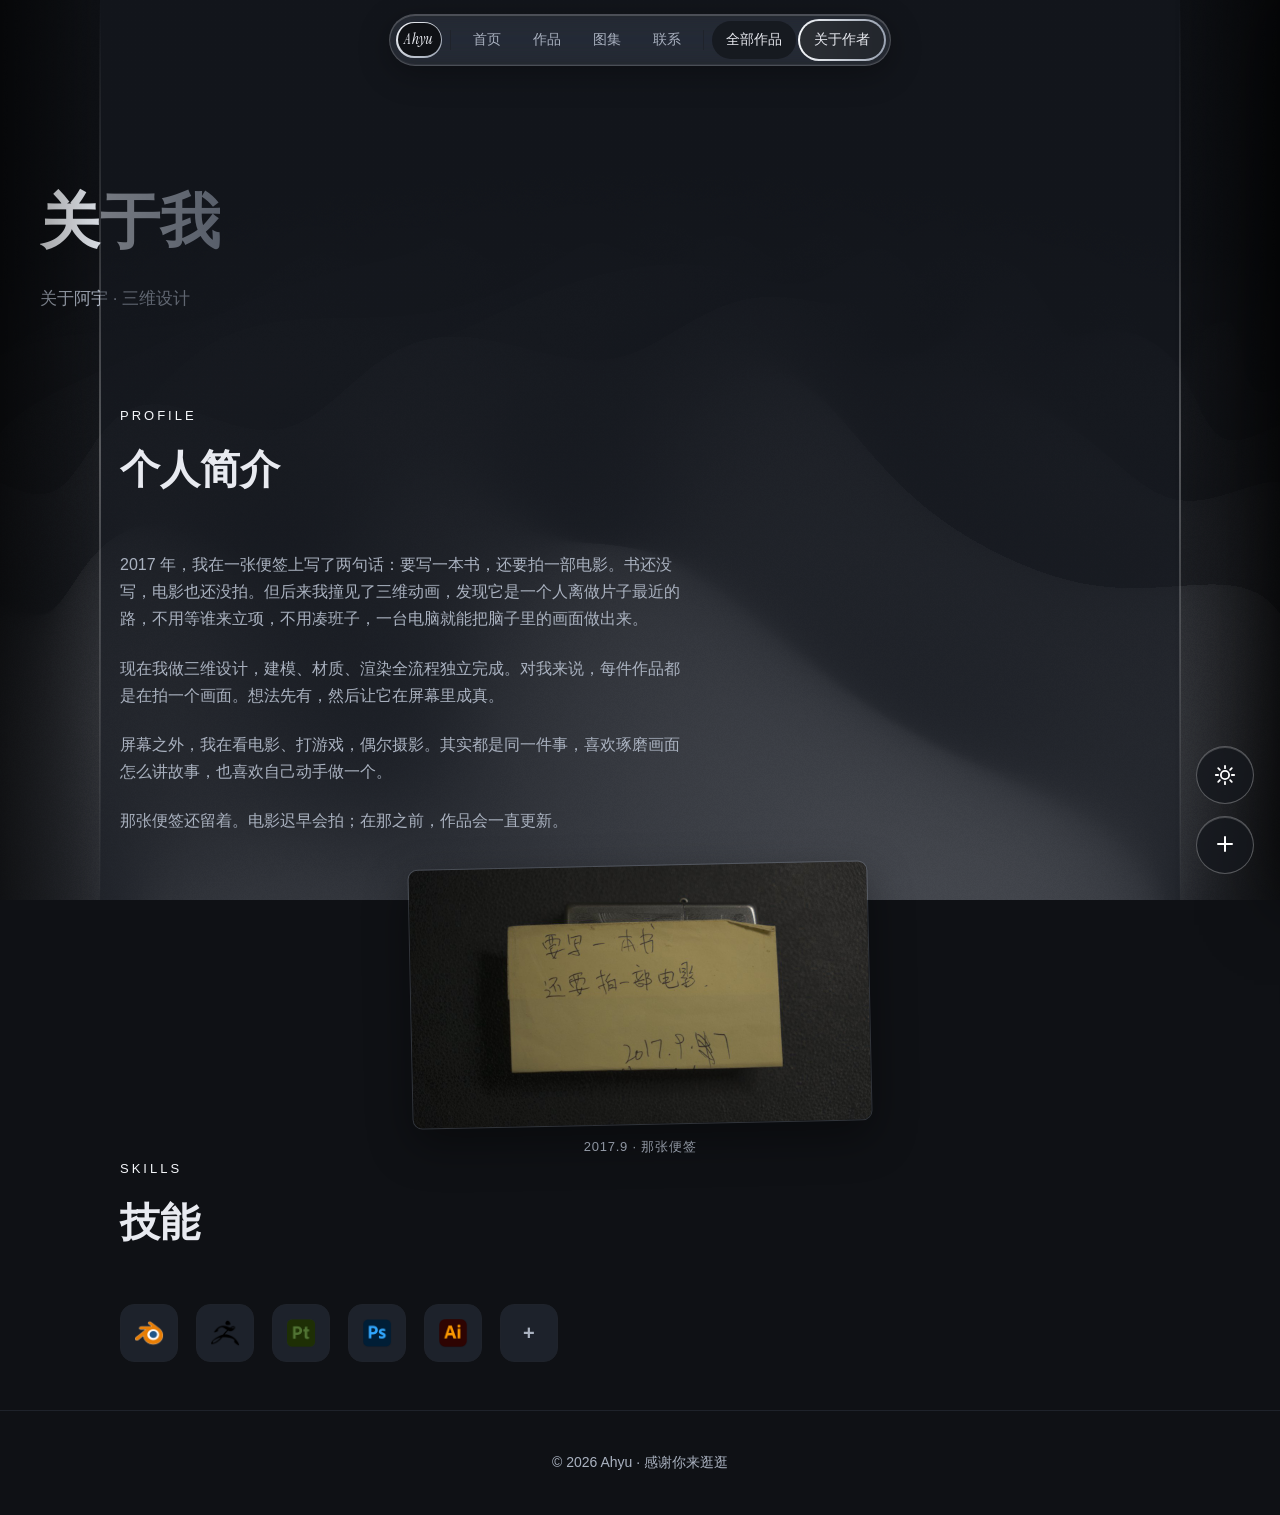
==== about.html @ fb5124d8 "快照放大键改伪全屏修复iOS无效、prism手机端禁用防闪烁、清理空文件（main13/snapshot4/prism3/v69）" ====
<!DOCTYPE html>
<html lang="zh-CN">
<head>
    <meta charset="UTF-8">
    <meta name="viewport" content="width=device-width, initial-scale=1.0">
    <link rel="stylesheet" href="css/style.css?v=69">
    <link rel="preconnect" href="https://fonts.googleapis.com">
    <link rel="preconnect" href="https://fonts.gstatic.com" crossorigin>
    <link href="https://fonts.googleapis.com/css2?family=Instrument+Serif:ital@0;1&display=swap" rel="stylesheet">
    <title>关于我 · Ahyu的作品集</title>
</head>
<body>
    <header>
        <div class="nav-pill">
            <a class="nav-logo" href="index.html">
                <span class="nav-logo-ring"></span>
                <span class="nav-logo-inner">Ahyu</span>
            </a>
            <span class="nav-divider"></span>
            <a class="nav-link" href="index.html#hero">首页</a>
            <a class="nav-link" href="index.html#works">作品</a>
            <a class="nav-link" href="index.html#gallery">图集</a>
            <a class="nav-link" href="index.html#contact">联系</a>
            <span class="nav-divider"></span>
            <a class="nav-sayhi" href="works.html">
                <span class="nav-sayhi-bg"></span>
                <span class="nav-sayhi-inner">全部作品</span>
            </a>
            <a class="nav-sayhi active" href="about.html">
                <span class="nav-sayhi-bg"></span>
                <span class="nav-sayhi-inner">关于作者</span>
            </a>
        </div>
    </header>

    <div class="page-hero">
        <h1>关于我</h1>
        <p>关于阿宇 · 三维设计</p>
    </div>

    <section class="reveal profile-sec">
        <div class="section-header">
            <div class="section-eyebrow">Profile</div>
            <h2>个人简介</h2>
        </div>
        <p class="section-sub">2017 年，我在一张便签上写了两句话：要写一本书，还要拍一部电影。书还没写，电影也还没拍。但后来我撞见了三维动画，发现它是一个人离做片子最近的路，不用等谁来立项，不用凑班子，一台电脑就能把脑子里的画面做出来。</p>
        <p class="section-sub">现在我做三维设计，建模、材质、渲染全流程独立完成。对我来说，每件作品都是在拍一个画面。想法先有，然后让它在屏幕里成真。</p>
        <p class="section-sub">屏幕之外，我在看电影、打游戏，偶尔摄影。其实都是同一件事，喜欢琢磨画面怎么讲故事，也喜欢自己动手做一个。</p>
        <p class="section-sub">那张便签还留着。电影迟早会拍；在那之前，作品会一直更新。</p>
        <figure class="about-note">
            <img src="images/about-note.jpg" alt="2017 年的便签：要写一本书，还要拍一部电影" loading="lazy" draggable="false">
            <figcaption>2017.9 · 那张便签</figcaption>
        </figure>
    </section>

    <section class="reveal skills-sec">
        <div class="section-header">
            <div class="section-eyebrow">Skills</div>
            <h2>技能</h2>
        </div>
        <div class="skills skills-icons">
            <div class="skill-tile" tabindex="0">
                <img src="images/icons/blender.png" alt="Blender" draggable="false">
                <span class="skill-tip">Blender</span>
            </div>
            <div class="skill-tile" tabindex="0">
                <img src="images/icons/zbrush-128px.png" alt="ZBrush" draggable="false">
                <span class="skill-tip">ZBrush</span>
            </div>
            <div class="skill-tile" tabindex="0">
                <img src="images/icons/substance.png" alt="Substance Painter" draggable="false">
                <span class="skill-tip">Substance Painter</span>
            </div>
            <div class="skill-tile" tabindex="0">
                <img src="images/icons/ps.png" alt="Photoshop" draggable="false">
                <span class="skill-tip">Photoshop</span>
            </div>
            <div class="skill-tile" tabindex="0">
                <img src="images/icons/ai.png" alt="Illustrator" draggable="false">
                <span class="skill-tip">Illustrator</span>
            </div>
            <div class="skill-tile" tabindex="0">
                <span class="skill-letter" style="color: var(--muted)">+</span>
                <span class="skill-tip">其他工具持续点亮中</span>
            </div>
        </div>
    </section>

    <footer>
        <p>© 2026 Ahyu · 感谢你来逛逛</p>
    </footer>

    <div id="lightbox">
        <div class="lightbox-ring">
            <div class="lightbox-inner" id="lightbox-media"></div>
        </div>
    </div>

    <script src="js/main.js?v=13"></script>
    <script type="importmap">
        {
            "imports": {
                "ogl": "./js/vendor/ogl/ogl.module.js?v=1"
            }
        }
    </script>
    <script type="module" src="js/gradientwaves.js?v=3"></script>
    <script src="js/fabmenu.js?v=7"></script>
</body>
</html>
---- css/style.css ----
* {
    margin: 0;
    padding: 0;
    box-sizing: border-box;
}

/* 全站文字禁止拖选（输入框除外） */
body {
    -webkit-user-select: none;
    user-select: none;
}

input,
textarea {
    -webkit-user-select: text;
    user-select: text;
}

:root {
    --bg: #0f1115;
    --bg-soft: #1d222b;
    --border: #1f232b;
    --text: #e8eaf0;
    --muted: #aab2c0;
    --accent: #f5f7fa;
    --accent-2: #9aa3b2;
    --bg-edge-shadow: rgba(0, 0, 0, 0.55);
    --bg-center-glow: rgba(22, 26, 34, 0.5);
    --bg-edge-line: rgba(255, 255, 255, 0.28);
    --pill-bg: rgba(255, 255, 255, 0.08);
    --pill-border: rgba(255, 255, 255, 0.18);
    --pill-inset: rgba(255, 255, 255, 0.18);
    --pill-inset-2: rgba(255, 255, 255, 0.05);
    --pill-hover: rgba(255, 255, 255, 0.06);
    --card-glass-bg: rgba(255, 255, 255, 0.05);
    --card-glass-border: rgba(255, 255, 255, 0.16);
    --card-glass-hover: rgba(255, 255, 255, 0.1);
    --card-glass-border-hover: rgba(255, 255, 255, 0.4);
    --card-hover-border: rgba(255, 255, 255, 0.55);
    --badge-bg: rgba(255, 255, 255, 0.14);
    --badge-border: rgba(255, 255, 255, 0.35);
    --badge-text: #ffffff;
    --badge-featured-text: #111111;
    --bnav-hover: #ffffff;
    --bnav-hover-bg: rgba(255, 255, 255, 0.07);
    --bnav-text: #eef1f6;
    --caption-bg: rgba(255, 255, 255, 0.72);
    --caption-text: #101216;
    --caption-badge-bg: rgba(16, 18, 22, 0.06);
    --caption-badge-border: rgba(16, 18, 22, 0.18);
    --caption-badge-text: #3d4654;
    --caption-badge-featured-bg: #101216;
    --caption-badge-featured-text: #ffffff;
}

html[data-theme="light"] {
    --bg: #f4f6f8;
    --bg-soft: #ffffff;
    --border: #e1e5ec;
    --text: #1a1f27;
    --muted: #66707f;
    --accent: #101216;
    --accent-2: #4a5568;
    --bg-edge-shadow: rgba(15, 17, 21, 0.1);
    --bg-center-glow: rgba(255, 255, 255, 0.6);
    --bg-edge-line: rgba(16, 18, 22, 0.22);
    --pill-bg: rgba(22, 25, 31, 0.92);
    --pill-border: rgba(22, 25, 31, 0.16);
    --pill-inset: rgba(255, 255, 255, 0.16);
    --pill-inset-2: rgba(0, 0, 0, 0.28);
    --pill-hover: rgba(255, 255, 255, 0.1);
    --card-glass-bg: rgba(16, 18, 22, 0.04);
    --card-glass-border: rgba(16, 18, 22, 0.14);
    --card-glass-hover: rgba(16, 18, 22, 0.08);
    --card-glass-border-hover: rgba(16, 18, 22, 0.35);
    --card-hover-border: rgba(16, 18, 22, 0.35);
    --badge-bg: rgba(16, 18, 22, 0.06);
    --badge-border: rgba(16, 18, 22, 0.18);
    --badge-text: #3d4654;
    --badge-featured-text: #ffffff;
    --bnav-hover: #101216;
    --bnav-hover-bg: rgba(16, 18, 22, 0.06);
    --bnav-text: #14181f;
    --caption-bg: rgba(16, 18, 22, 0.72);
    --caption-text: #e8eaf0;
    --caption-badge-bg: rgba(255, 255, 255, 0.14);
    --caption-badge-border: rgba(255, 255, 255, 0.35);
    --caption-badge-text: #ffffff;
    --caption-badge-featured-bg: #f5f7fa;
    --caption-badge-featured-text: #111111;
}

html {
    scroll-behavior: smooth;
}

body {
    font-family: "Microsoft YaHei", "PingFang SC", "Segoe UI", sans-serif;
    background: var(--bg);
    color: var(--text);
    line-height: 1.7;
    transition: background-color 0.3s ease, color 0.3s ease;
}

.light-rays-container {
    position: fixed;
    inset: 0;
    z-index: 0;
    pointer-events: none;
    overflow: hidden;
}

html[data-theme="light"] .light-rays-container {
    opacity: 0;
}

.prism-container {
    position: fixed;
    inset: 0;
    z-index: -1;
    pointer-events: none;
    overflow: hidden;
}

.gradient-waves-container {
    position: fixed;
    inset: 0;
    z-index: -1;
    pointer-events: none;
    overflow: hidden;
}

body.no-bg-edge::before {
    display: none;
}

body::before {
    content: "";
    position: fixed;
    inset: 0;
    z-index: 0;
    pointer-events: none;
    --edge: min(540px, 50vw);
    background:
        linear-gradient(180deg, transparent 0%, var(--bg-edge-line) 50%, transparent 100%) no-repeat calc(50% - var(--edge)) 0 / 2px 100%,
        linear-gradient(180deg, transparent 0%, var(--bg-edge-line) 50%, transparent 100%) no-repeat calc(50% + var(--edge)) 0 / 2px 100%,
        linear-gradient(90deg, var(--bg-edge-shadow) 0%, transparent calc(50% - var(--edge)), var(--bg-center-glow) calc(50% - var(--edge)), var(--bg-center-glow) 50%, var(--bg-center-glow) calc(50% + var(--edge)), transparent calc(50% + var(--edge)), var(--bg-edge-shadow) 100%);
}

@media (max-width: 1080px) {
body::before {
        display: none;
    }
}

#scene3d {
    position: fixed;
    inset: 0;
    z-index: 0;
    pointer-events: none;
}

#scene3d canvas {
    display: block;
}

#hero,
section,
footer {
    position: relative;
    z-index: 1;
}

header {
    position: fixed;
    top: 0;
    left: 0;
    right: 0;
    display: flex;
    justify-content: center;
    padding: 14px 20px 0;
    z-index: 100;
}

.nav-logo {
    width: auto;
    height: 36px;
    padding: 0 26px 0 20px;
    position: relative;
    flex-shrink: 0;
    cursor: pointer;
    transition: transform 0.2s;
}

.nav-logo:hover {
    transform: scale(1.1);
}

.nav-logo-ring {
    position: absolute;
    inset: 0;
    border-radius: 999px;
    background: linear-gradient(135deg, #f5f7fa, #9aa3b2);
    padding: 1.5px;
    transition: background 0.3s;
}

.nav-logo:hover .nav-logo-ring {
    background: linear-gradient(315deg, #f5f7fa, #9aa3b2);
}

.nav-logo-inner {
    position: absolute;
    inset: 1.5px;
    border-radius: 999px;
    background: #0f1115;
    display: flex;
    align-items: center;
    justify-content: center;
    font-family: "Instrument Serif", serif;
    font-style: italic;
    font-size: 15px;
    letter-spacing: 0.02em;
    color: #e8eaf0;
}

.nav-pill {
    display: inline-flex;
    align-items: center;
    border-radius: 9999px;
    backdrop-filter: blur(14px) saturate(180%) brightness(1.15);
    -webkit-backdrop-filter: blur(14px) saturate(180%) brightness(1.15);
    border: 1px solid var(--pill-border);
    background: var(--pill-bg);
    box-shadow:
        inset 0 1px 0 0 var(--pill-inset),
        inset 0 -1px 0 0 var(--pill-inset-2),
        0 8px 32px rgba(0, 0, 0, 0.3);
    padding: 6px;
    gap: 4px;
}

.nav-link {
    font-size: 14px;
    padding: 7px 14px;
    border-radius: 9999px;
    color: #aab2c0;
    text-decoration: none;
    transition: color 0.2s, background 0.2s;
    white-space: nowrap;
}

.nav-link:hover,
.nav-link.active {
    color: #e8eaf0;
    background: var(--pill-hover);
}

.nav-divider {
    width: 1px;
    height: 20px;
    background: #1f232b;
    margin: 0 4px;
}

.nav-sayhi {
    position: relative;
    border-radius: 9999px;
    text-decoration: none;
}

.nav-sayhi-bg {
    position: absolute;
    inset: -2px;
    border-radius: 9999px;
    background: linear-gradient(90deg, #f5f7fa, #9aa3b2);
    opacity: 0;
    transition: opacity 0.2s;
}

.nav-sayhi:hover .nav-sayhi-bg,
.nav-sayhi.active .nav-sayhi-bg {
    opacity: 1;
}

.nav-sayhi-inner {
    position: relative;
    display: block;
    padding: 7px 14px;
    background: rgba(22, 25, 31, 0.9);
    border-radius: 9999px;
    color: #e8eaf0;
    font-size: 14px;
}

section {
    max-width: 1080px;
    margin: 0 auto;
    padding: 0 20px;
}

#hero {
    max-width: none;
    padding: 0;
    min-height: 100vh;
    display: flex;
    align-items: center;
    justify-content: center;
    position: relative;
    overflow: hidden;
}

.hero-bg {
    position: absolute;
    inset: 0;
    width: 100%;
    height: 100%;
    object-fit: cover;
    opacity: 0.3;
}

.hero-inner {
    position: relative;
    text-align: center;
    padding: 0 20px;
}

.hero-inner h1 {
    font-size: 64px;
    background: linear-gradient(90deg, var(--accent), var(--accent-2));
    -webkit-background-clip: text;
    background-clip: text;
    color: transparent;
    animation: hero-text-in 1.6s cubic-bezier(0.22, 0.61, 0.36, 1) 0.15s backwards;
}

.hero-role {
    margin-top: 18px;
    font-size: 22px;
    color: var(--text);
    letter-spacing: 2px;
    animation: hero-text-in 1.3s cubic-bezier(0.22, 0.61, 0.36, 1) 1s backwards;
}

.hero-desc {
    margin-top: 14px;
    font-size: 16px;
    color: var(--muted);
    max-width: 560px;
    margin-left: auto;
    margin-right: auto;
    animation: hero-text-in 1.3s cubic-bezier(0.22, 0.61, 0.36, 1) 1.55s backwards;
}

@keyframes hero-text-in {
    from {
        opacity: 0;
        transform: translateY(26px);
        filter: blur(10px);
    }
    to {
        opacity: 1;
        transform: translateY(0);
        filter: blur(0);
    }
}

@media (hover: hover) {
    .hero-inner h1,
    .hero-inner .hero-role,
    .hero-inner .hero-desc {
        transition: transform 0.35s ease;
        will-change: transform;
    }

    .hero-inner:hover h1 {
        transform: translate(-130px, -230px);
    }

    .hero-inner:hover .hero-role,
    .hero-inner:hover .hero-desc {
        transform: translate(150px, 170px);
    }
}

/* ===== 手机端 hero：文字聚拢居中（3D 场景手机端不加载） ===== */
.model-next-btn {
    display: none;
}

@media (max-width: 768px) {
    .hero-inner {
        padding: 0 24px;
    }

    .hero-inner h1 {
        font-size: 34px;
    }

    .hero-inner .hero-role {
        font-size: 17px;
    }

    .model-next-btn {
        display: inline-flex;
        align-items: center;
        justify-content: center;
        position: absolute;
        top: 68vh;
        left: 50%;
        transform: translateX(-50%);
        padding: 10px 36px;
        border-radius: 999px;
        background: var(--pill-bg);
        border: 1px solid var(--pill-border);
        color: #ffffff;
        font-family: inherit;
        font-size: 14px;
        letter-spacing: 3px;
        text-transform: uppercase;
        backdrop-filter: blur(10px);
        -webkit-backdrop-filter: blur(10px);
        transition: transform 0.15s ease;
    }

    .model-next-btn:active {
        transform: translateX(-50%) scale(0.95);
    }
}

/* ===== hero 底部「向下滑动」箭头（电脑 + 手机共用） ===== */
.scroll-hint {
    position: absolute;
    bottom: 16px;
    left: 50%;
    transform: translateX(-50%);
    display: flex;
    align-items: center;
    gap: 12px;
    text-decoration: none;
    z-index: 2;
    pointer-events: auto;
    transition: opacity 0.45s ease, visibility 0.45s ease;
}

.scroll-hint.hide {
    opacity: 0;
    visibility: hidden;
    pointer-events: none;
}

.scroll-hint svg {
    display: block;
    color: var(--muted);
    filter: drop-shadow(0 0 6px rgba(150, 195, 255, 0.35));
    animation: scroll-hint-bounce 1.8s ease-in-out infinite;
}

.scroll-hint span {
    font-size: 12px;
    letter-spacing: 4px;
    color: var(--muted);
}

@keyframes scroll-hint-bounce {
    0%,
    100% {
        transform: translateY(0);
    }
    50% {
        transform: translateY(8px);
    }
}

@keyframes fade-up {
    from {
        opacity: 0;
        transform: translateY(30px);
    }
    to {
        opacity: 1;
        transform: translateY(0);
    }
}

#works {
    padding-top: 120px;
    padding-bottom: 40px;
}

.section-header {
    margin-bottom: 48px;
}

.section-eyebrow {
    font-size: 13px;
    letter-spacing: 3px;
    text-transform: uppercase;
    color: var(--accent);
    margin-bottom: 8px;
}

.section-header h2 {
    font-size: 40px;
    color: var(--text);
}

.section-sub {
    margin-top: 10px;
    color: var(--muted);
    max-width: 560px;
}

.about-link {
    color: var(--text);
    text-decoration: underline;
    text-underline-offset: 3px;
    text-decoration-color: var(--muted);
    transition: text-decoration-color 0.2s ease;
}

.about-link:hover {
    text-decoration-color: var(--text);
}

.profile-sec .section-sub {
    margin-top: 22px;
}

.profile-sec .section-sub:first-of-type {
    margin-top: 10px;
}

.about-note {
    margin: 30px auto 0;
    max-width: 460px;
    text-align: center;
}

.about-note img {
    display: block;
    width: 100%;
    border-radius: 10px;
    border: 1px solid rgba(150, 158, 172, 0.25);
    box-shadow: 0 16px 44px rgba(0, 0, 0, 0.38);
    transform: rotate(-1.2deg);
    transition: transform 0.3s ease;
}

.about-note img:hover {
    transform: rotate(0deg) scale(1.015);
}

.about-note figcaption {
    margin-top: 12px;
    font-size: 13px;
    color: var(--muted);
    letter-spacing: 0.06em;
}

.works-grid {
    display: grid;
    grid-template-columns: repeat(auto-fit, minmax(300px, 1fr));
    gap: 24px;
}

.work-card {
    background: var(--bg-soft);
    border: 1px solid var(--border);
    border-radius: 16px;
    overflow: hidden;
    transition: transform 0.3s, border-color 0.3s;
}

.work-card:hover {
    transform: translateY(-4px);
    border-color: var(--accent);
}

.work-media {
    aspect-ratio: 16 / 10;
    overflow: hidden;
    position: relative;
}

#featured-grid .work-card {
    cursor: pointer;
}

.vp-controls {
    position: absolute;
    inset: 0;
    pointer-events: none;
}

.vp-controls.show {
    pointer-events: auto;
}

.vp-center-btn {
    position: absolute;
    top: 50%;
    left: 50%;
    transform: translate(-50%, -50%);
    width: 64px;
    height: 64px;
    border-radius: 50%;
    border: 1px solid rgba(255, 255, 255, 0.25);
    background: rgba(0, 0, 0, 0.5);
    color: #ffffff;
    cursor: pointer;
    display: flex;
    align-items: center;
    justify-content: center;
    opacity: 0;
    transition: opacity 0.25s;
}

.vp-controls.show .vp-center-btn {
    opacity: 1;
}

.vp-center-btn svg,
.vp-play-toggle svg {
    display: block;
}

.vp-bottom {
    position: absolute;
    left: 0;
    right: 0;
    bottom: 0;
    padding: 24px 14px 10px;
    display: flex;
    align-items: center;
    gap: 12px;
    background: linear-gradient(transparent, rgba(0, 0, 0, 0.7));
    opacity: 0;
    transition: opacity 0.25s;
}

.vp-controls.show .vp-bottom {
    opacity: 1;
}

.vp-play-toggle {
    background: none;
    border: none;
    color: #ffffff;
    cursor: pointer;
    display: flex;
    flex: none;
}

.vp-volume {
    position: relative;
    display: flex;
    flex: none;
}

.vp-volume-btn {
    background: none;
    border: none;
    color: #ffffff;
    cursor: pointer;
    display: flex;
    flex: none;
    padding: 0;
}

.vp-volume-panel {
    position: absolute;
    bottom: calc(100% + 10px);
    left: 50%;
    transform: translateX(-50%) translateY(6px);
    background: rgba(22, 25, 31, 0.92);
    border: 1px solid rgba(255, 255, 255, 0.12);
    border-radius: 12px;
    padding: 12px 8px;
    opacity: 0;
    pointer-events: none;
    transition: opacity 0.2s, transform 0.2s;
}

.vp-volume-panel.open {
    opacity: 1;
    pointer-events: auto;
    transform: translateX(-50%) translateY(0);
}

.vp-vol-slider {
    position: relative;
    width: 4px;
    height: 84px;
    background: rgba(255, 255, 255, 0.25);
    border-radius: 9999px;
    cursor: pointer;
    touch-action: none;
}

.vp-vol-fill {
    position: absolute;
    bottom: 0;
    left: 0;
    right: 0;
    height: 100%;
    background: var(--accent);
    border-radius: 9999px;
    pointer-events: none;
}

.vp-vol-handle {
    position: absolute;
    left: 50%;
    bottom: 100%;
    width: 12px;
    height: 12px;
    border-radius: 50%;
    background: #ffffff;
    transform: translate(-50%, 50%);
    pointer-events: none;
}

.vp-progress {
    flex: 1;
    height: 4px;
    background: rgba(255, 255, 255, 0.25);
    border-radius: 9999px;
    cursor: pointer;
    position: relative;
}

.vp-progress-fill {
    position: absolute;
    left: 0;
    top: 0;
    bottom: 0;
    width: 0%;
    background: var(--accent);
    border-radius: 9999px;
}

.vp-time {
    color: #dde4ee;
    font-size: 12px;
    white-space: nowrap;
    flex: none;
}

.vp-zoom,
.vp-zoom-out,
.vp-fullscreen {
    background: none;
    border: none;
    color: #ffffff;
    padding: 2px;
    display: flex;
    flex: none;
    cursor: pointer;
}

.work-media video {
    width: 100%;
    height: 100%;
    object-fit: cover;
    display: block;
}

.work-media:fullscreen {
    width: 100vw;
    height: 100vh;
    aspect-ratio: auto;
    display: flex;
    align-items: center;
    justify-content: center;
    background: #000000;
}

.work-media:fullscreen video {
    object-fit: contain;
    width: 100%;
    height: 100%;
}

.work-media img {
    width: 100%;
    height: 100%;
    object-fit: cover;
    display: block;
}

.work-info {
    padding: 20px;
}

.work-info h3 {
    font-size: 18px;
    margin-bottom: 8px;
}

.work-info p {
    color: var(--muted);
    font-size: 14px;
}

#gallery {
    padding-top: 120px;
    padding-bottom: 40px;
}

.gallery-cols {
    columns: 3;
    column-gap: 16px;
}

.gallery-item {
    break-inside: avoid;
    margin-bottom: 16px;
    cursor: zoom-in;
    perspective: 800px;
}

.gallery-item.active {
    position: relative;
    z-index: 10;
}

.gallery-item.active img {
    box-shadow:
        0 0 0 2px rgba(255, 255, 255, 0.9),
        0 0 26px rgba(255, 255, 255, 0.28);
}

.gallery-item img {
    width: 100%;
    display: block;
    border-radius: 12px;
    will-change: transform;
}

#contact {
    padding-top: 120px;
    padding-bottom: 120px;
}

.contact-card {
    background: var(--bg-soft);
    border: 1px solid var(--border);
    border-radius: 16px;
    padding: 40px;
    text-align: center;
}

.contact-item {
    display: block;
    color: var(--muted);
    font-size: 17px;
    padding: 10px 0;
    text-decoration: none;
    transition: color 0.2s;
}

.contact-item:hover {
    color: var(--accent);
}

footer {
    text-align: center;
    padding: 40px 20px;
    color: var(--muted);
    border-top: 1px solid var(--border);
    font-size: 14px;
}

.reveal {
    opacity: 0;
    transform: translateY(30px);
    transition: opacity 0.7s ease, transform 0.7s ease;
}

.reveal.visible {
    opacity: 1;
    transform: translateY(0);
}

#lightbox {
    position: fixed;
    inset: 0;
    background: rgba(15, 17, 21, 0.55);
    backdrop-filter: blur(24px);
    -webkit-backdrop-filter: blur(24px);
    display: none;
    align-items: center;
    justify-content: center;
    z-index: 1600;
    cursor: zoom-out;
    padding: 20px;
    touch-action: none;
}

#lightbox.open {
    display: flex;
}

.lightbox-ring {
    background: linear-gradient(135deg, var(--accent), var(--accent-2));
    padding: 3px;
    border-radius: 16px;
    box-shadow: 0 0 60px rgba(79, 195, 247, 0.35);
    display: inline-flex;
    max-width: 96vw;
    max-height: 92vh;
    cursor: grab;
    will-change: transform;
}

.lightbox-ring.dragging {
    cursor: grabbing;
}

.lightbox-inner {
    background: #0b0e13;
    border-radius: 13px;
    overflow: hidden;
    display: inline-flex;
    align-items: center;
    justify-content: center;
    max-width: 94vw;
    max-height: 90vh;
}

.lightbox-inner img {
    display: block;
    width: auto;
    height: auto;
    max-width: 88vw;
    max-height: 84vh;
    border-radius: 13px;
    user-select: none;
    -webkit-user-select: none;
}

.lightbox-hint {
    position: fixed;
    left: 50%;
    bottom: 18px;
    transform: translateX(-50%);
    color: rgba(255, 255, 255, 0.45);
    font-size: 13px;
    letter-spacing: 2px;
    pointer-events: none;
    z-index: 201;
}

.page-hero {
    max-width: none;
    min-height: 45vh;
    display: flex;
    flex-direction: column;
    justify-content: center;
    align-items: flex-start;
    padding: 140px 40px 60px;
}

.page-hero h1 {
    font-size: 60px;
    background: linear-gradient(90deg, var(--accent), var(--accent-2));
    -webkit-background-clip: text;
    background-clip: text;
    color: transparent;
}

.works-tagbar {
    margin-top: 28px;
    display: flex;
    flex-wrap: wrap;
    gap: 10px;
}

.tag-chip {
    border: 1px solid var(--border);
    background: var(--bg-soft);
    color: var(--muted);
    font-size: 14px;
    letter-spacing: 0.04em;
    padding: 8px 20px;
    border-radius: 999px;
    cursor: pointer;
    transition: color 0.2s, background 0.2s, border-color 0.2s, transform 0.15s;
}

.tag-chip:hover {
    color: var(--text);
    border-color: var(--accent);
}

.tag-chip:active {
    transform: scale(0.95);
}

.tag-chip.active {
    background: var(--accent);
    border-color: var(--accent);
    color: #111111;
}

html[data-theme="light"] .tag-chip.active {
    color: #ffffff;
}

.tagbar-hint {
    margin-left: auto;
    align-self: center;
    font-size: 12px;
    color: var(--muted);
    letter-spacing: 0.06em;
    white-space: nowrap;
    padding: 6px 14px;
    border: 1px solid transparent;
    border-radius: 999px;
    transition: border-color 0.35s ease;
}

@media (hover: hover) {
    .tagbar-hint:hover {
        border-color: var(--accent);
    }
}

.page-hero p {
    margin-top: 12px;
    color: var(--muted);
    font-size: 17px;
}

.skills {
    display: flex;
    flex-wrap: wrap;
    gap: 10px;
    margin-top: 24px;
}

.skill-chip {
    background: var(--bg-soft);
    border: 1px solid var(--border);
    color: var(--muted);
    padding: 8px 16px;
    border-radius: 999px;
    font-size: 14px;
}

.skills-icons {
    gap: 18px;
    margin-top: 28px;
}

.skills-sec {
    padding-bottom: 48px;
}

.skill-tile {
    position: relative;
    width: 58px;
    height: 58px;
    border-radius: 14px;
    background: var(--bg-soft);
    border: 1px solid var(--border);
    display: flex;
    align-items: center;
    justify-content: center;
    cursor: default;
    transition: transform 0.25s ease, border-color 0.25s ease, background 0.25s ease;
}

.skill-tile:hover {
    transform: translateY(-4px);
    border-color: var(--text);
    background: var(--bg-hover, var(--bg-soft));
}

.skill-tile img {
    width: 30px;
    height: 30px;
    pointer-events: none;
}

.skill-letter {
    font-size: 20px;
    font-weight: 700;
    letter-spacing: 0.02em;
}

.skill-letter.zbrush {
    color: #ff6a3d;
}

.skill-letter.substance {
    color: #4be1a0;
}

.skill-tip {
    position: absolute;
    bottom: calc(100% + 10px);
    left: 50%;
    transform: translate(-50%, 6px);
    padding: 6px 12px;
    border-radius: 8px;
    background: #14181f;
    color: #eef1f6;
    font-size: 13px;
    white-space: nowrap;
    opacity: 0;
    pointer-events: none;
    transition: opacity 0.2s ease, transform 0.2s ease;
    box-shadow: 0 6px 20px rgba(0, 0, 0, 0.35);
    z-index: 5;
}

.skill-tip::after {
    content: "";
    position: absolute;
    top: 100%;
    left: 50%;
    margin-left: -5px;
    border: 5px solid transparent;
    border-top-color: #14181f;
}

.skill-tile:hover .skill-tip,
.skill-tile:focus-within .skill-tip {
    opacity: 1;
    transform: translate(-50%, 0);
}

html[data-theme="light"] .skill-tile:hover {
    border-color: #14181f;
}

html[data-theme="light"] .skill-tip {
    background: #14181f;
    color: #eef1f6;
}

html[data-theme="light"] .skill-tip::after {
    border-top-color: #14181f;
}

.timeline {
    margin-top: 32px;
}

.timeline-item {
    border-left: 2px solid var(--border);
    padding: 0 0 32px 24px;
    position: relative;
}

.timeline-item::before {
    content: "";
    position: absolute;
    left: -6px;
    top: 6px;
    width: 10px;
    height: 10px;
    border-radius: 50%;
    background: var(--accent);
}

.timeline-item h3 {
    font-size: 17px;
}

.timeline-item .time {
    color: var(--muted);
    font-size: 13px;
    margin-bottom: 6px;
}

.timeline-item p {
    color: var(--muted);
    font-size: 14px;
}

@media (max-width: 768px) {
    .hero-inner h1 {
        font-size: 40px;
    }

    .gallery-cols {
        columns: 2;
    }
}

@media (max-width: 640px) {
    .nav-logo {
        height: 30px;
        padding: 0 22px 0 16px;
    }

    header {
        padding: 12px 12px 0;
    }

    .nav-link {
        padding: 7px 9px;
        font-size: 13px;
    }

    .nav-divider {
        display: none;
    }

    .nav-sayhi-inner {
        padding: 6px 9px;
        font-size: 13px;
    }

    .vp-time {
        display: none;
    }

    .hero-inner h1 {
        font-size: 32px;
    }

    .hero-role {
        font-size: 17px;
    }

    .hero-desc {
        font-size: 15px;
    }

    .section-header h2 {
        font-size: 30px;
    }

    .works-grid {
        grid-template-columns: 1fr;
    }

    .gallery-cols {
        columns: 1;
    }

    .page-hero h1 {
        font-size: 34px;
    }
}

.works-more {
    margin-top: 48px;
    text-align: center;
}

.more-btn {
    position: relative;
    display: inline-flex;
    align-items: center;
    justify-content: center;
    border-radius: 18px;
    text-decoration: none;
    transition: transform 0.15s ease;
}

.more-btn:active {
    transform: scale(0.97);
}

.more-btn-fx {
    position: absolute;
    inset: -20px;
    pointer-events: none;
    z-index: 1;
}

.more-btn-fx canvas {
    display: block;
    width: 100%;
    height: 100%;
}

.more-btn-inner {
    position: relative;
    z-index: 2;
    display: flex;
    align-items: center;
    justify-content: center;
    padding: 18px 54px;
    background: var(--card-glass-bg);
    -webkit-backdrop-filter: blur(14px) saturate(140%);
    backdrop-filter: blur(14px) saturate(140%);
    border: 1px solid var(--card-glass-border);
    border-radius: 18px;
    color: var(--text);
    font-size: 18px;
    transition: background 0.25s ease, -webkit-backdrop-filter 0.25s ease, backdrop-filter 0.25s ease, border-color 0.25s ease, box-shadow 0.25s ease, color 0.25s ease;
}

.more-btn:hover .more-btn-inner {
    background: var(--card-glass-hover);
    -webkit-backdrop-filter: blur(24px) saturate(180%);
    backdrop-filter: blur(24px) saturate(180%);
    border-color: var(--card-glass-border-hover);
    color: var(--text);
    box-shadow: 0 10px 34px rgba(0, 0, 0, 0.38);
}

.detail-section {
    margin-top: 72px;
}

.detail-card {
    background: var(--bg-soft);
    border: 1px solid var(--border);
    border-radius: 16px;
    padding: 20px;
}

.detail-card video,
.detail-card img {
    width: 100%;
    border-radius: 12px;
    display: block;
    background: #000;
}

.detail-card video {
    aspect-ratio: 16 / 9;
    object-fit: contain;
}

.detail-card img {
    max-height: 560px;
    object-fit: cover;
    cursor: zoom-in;
}

.detail-desc {
    color: var(--muted);
    font-size: 15px;
    line-height: 1.8;
    margin-top: 16px;
    max-width: 760px;
}

.detail-tags {
    display: flex;
    flex-wrap: wrap;
    gap: 8px;
    margin-top: 16px;
}

.click-burst {
    position: fixed;
    z-index: 9999;
    pointer-events: none;
}

.click-burst span {
    position: absolute;
    left: -1px;
    top: -18px;
    width: 2px;
    height: 18px;
    border-radius: 2px;
    transform-origin: 50% 100%;
    transform: rotate(var(--r)) translateY(-6px) scaleY(0.6);
    opacity: 0.95;
    animation: spark-fly 0.4s ease-out forwards;
}

@keyframes spark-fly {
    to {
        opacity: 0;
        transform: rotate(var(--r)) translateY(-20px) scaleY(1.15);
    }
}

/* ===== 全部作品页：底部导航 + 网格 + 快照 ===== */
.bottom-nav {
    position: fixed;
    left: 50%;
    bottom: 30px;
    transform: translateX(-50%);
    z-index: 900;
    display: flex;
    align-items: center;
    gap: 6px;
    padding: 8px;
    border-radius: 9999px;
    backdrop-filter: blur(18px) saturate(180%) brightness(1.2);
    -webkit-backdrop-filter: blur(18px) saturate(180%) brightness(1.2);
    background: linear-gradient(180deg, rgba(255, 255, 255, 0.12), rgba(255, 255, 255, 0.05));
    border: 1px solid rgba(255, 255, 255, 0.22);
    box-shadow:
        inset 0 1px 0 0 rgba(255, 255, 255, 0.25),
        inset 0 -1px 0 0 rgba(0, 0, 0, 0.25),
        0 16px 48px rgba(0, 0, 0, 0.5);
}

.bnav-btn {
    position: relative;
    border: none;
    background: transparent;
    color: var(--bnav-text);
    font-size: 15px;
    letter-spacing: 0.04em;
    padding: 11px 30px;
    border-radius: 9999px;
    cursor: pointer;
    transition: color 0.25s, background 0.25s, transform 0.15s, box-shadow 0.25s;
    will-change: transform;
}

.bnav-btn:hover {
    color: var(--bnav-hover);
    background: var(--bnav-hover-bg);
}

.bnav-btn:active {
    transform: scale(0.94);
}

.bnav-btn.active {
    background: linear-gradient(180deg, #fbffff 0%, #e8edf4 40%, #c9d1dc 78%, #aeb9c7 100%);
    color: #101216;
    font-weight: 700;
    transform: translateY(-1px);
    box-shadow:
        inset 0 1px 0 0 rgba(255, 255, 255, 0.95),
        inset 0 -2px 4px 0 rgba(120, 132, 148, 0.45),
        0 8px 22px rgba(0, 0, 0, 0.45),
        0 0 0 1px rgba(255, 255, 255, 0.35);
}

.bnav-btn.active::after {
    content: "";
    position: absolute;
    top: -4px;
    left: 14px;
    right: 14px;
    height: 2px;
    border-radius: 2px;
    background: linear-gradient(90deg, transparent, #ffffff, transparent);
    opacity: 0.85;
    pointer-events: none;
}

.bnav-btn.active {
    animation: bnav-pop 0.35s cubic-bezier(0.34, 1.56, 0.64, 1);
}

@keyframes bnav-pop {
    0% {
        transform: scale(0.9) translateY(2px);
    }
    100% {
        transform: scale(1) translateY(-1px);
    }
}

.works-grid {
    display: grid;
    grid-template-columns: repeat(3, 1fr);
    gap: 24px;
}

#works-grid-wrap {
    padding: 0 40px 120px;
}

.work-card {
    margin: 0;
    border-radius: 18px;
    overflow: hidden;
    background: var(--bg-soft);
    border: 1px solid var(--border);
    cursor: pointer;
    transform: translateZ(0);
    transition: border-color 0.3s, box-shadow 0.3s;
}

.work-card:hover {
    border-color: var(--card-hover-border);
    box-shadow: 0 14px 44px rgba(0, 0, 0, 0.45), 0 0 0 1px rgba(255, 255, 255, 0.12);
    z-index: 4;
}

.work-card img {
    display: block;
    width: 100%;
    height: 100%;
    object-fit: cover;
}

.work-thumb {
    position: relative;
    aspect-ratio: 16 / 10;
    overflow: hidden;
    transform-style: preserve-3d;
    background: #000;
}

.work-thumb img {
    transition: transform 0.5s ease;
}

.work-card:hover .work-thumb img {
    transform: scale(1.06);
}

.work-badge {
    flex-shrink: 0;
    background: var(--badge-bg);
    -webkit-backdrop-filter: blur(8px);
    backdrop-filter: blur(8px);
    border: 1px solid var(--badge-border);
    color: var(--badge-text);
    font-size: 11px;
    letter-spacing: 0.08em;
    padding: 4px 10px;
    border-radius: 999px;
}

.work-thumb .work-badge.featured {
    position: absolute;
    top: 14px;
    left: 14px;
    z-index: 3;
    font-size: 13px;
    letter-spacing: 0.12em;
    padding: 6px 16px;
    background: rgba(255, 255, 255, 0.55);
    border: 1px solid rgba(255, 255, 255, 0.9);
    color: #000000;
    -webkit-backdrop-filter: blur(10px) saturate(160%);
    backdrop-filter: blur(10px) saturate(160%);
}

.work-badge.featured {
    background: var(--accent);
    border-color: var(--accent);
    color: var(--badge-featured-text);
    font-weight: 700;
}

.work-chip {
    flex-shrink: 0;
    font-size: 12px;
    color: var(--muted);
    border: 1px solid var(--border);
    border-radius: 999px;
    padding: 4px 12px;
}

.work-play-icon {
    position: absolute;
    right: 12px;
    bottom: 12px;
    width: 34px;
    height: 34px;
    border-radius: 50%;
    background: rgba(10, 12, 16, 0.55);
    -webkit-backdrop-filter: blur(8px);
    backdrop-filter: blur(8px);
    border: 1px solid rgba(255, 255, 255, 0.4);
    color: #fff;
    display: flex;
    align-items: center;
    justify-content: center;
}

.work-caption {
    display: flex;
    align-items: center;
    justify-content: space-between;
    gap: 12px;
    padding: 16px 18px;
    background: var(--caption-bg);
    -webkit-backdrop-filter: blur(14px) saturate(150%);
    backdrop-filter: blur(14px) saturate(150%);
}

.work-caption h3 {
    font-size: 16px;
    font-weight: 600;
    color: var(--caption-text);
    flex: 1;
    min-width: 0;
    white-space: nowrap;
    overflow: hidden;
    -webkit-mask-image: linear-gradient(90deg, #000 75%, transparent);
    mask-image: linear-gradient(90deg, #000 75%, transparent);
}

.work-caption .work-badge {
    background: var(--caption-badge-bg);
    -webkit-backdrop-filter: blur(8px);
    backdrop-filter: blur(8px);
    border: 1px solid var(--caption-badge-border);
    color: var(--caption-badge-text);
}

.work-caption .work-badge.featured {
    background: var(--caption-badge-featured-bg);
    border-color: var(--caption-badge-featured-bg);
    color: var(--caption-badge-featured-text);
}

.work-badges {
    display: flex;
    align-items: center;
    gap: 6px;
    flex-shrink: 0;
}

.snapshot {
    position: fixed;
    inset: 0;
    z-index: 1500;
    background: rgba(8, 10, 14, 0.88);
    -webkit-backdrop-filter: blur(18px) saturate(120%);
    backdrop-filter: blur(18px) saturate(120%);
    display: flex;
    align-items: center;
    justify-content: center;
    padding: 40px 24px;
    opacity: 0;
    pointer-events: none;
    transition: opacity 0.3s;
}

.snapshot.open {
    opacity: 1;
    pointer-events: auto;
}

.snapshot-inner {
    width: 100%;
    max-width: 880px;
    max-height: 92vh;
    overflow-y: auto;
    scrollbar-width: none;
    -ms-overflow-style: none;
    transform: translateY(14px) scale(0.985);
    transition: transform 0.35s cubic-bezier(0.22, 1, 0.36, 1);
}

.snapshot-inner::-webkit-scrollbar {
    display: none;
}

.snapshot.open .snapshot-inner {
    transform: translateY(0) scale(1);
}

.snapshot-media {
    background: #000;
    border: 1px solid rgba(255, 255, 255, 0.14);
    border-radius: 16px;
    overflow: hidden;
    box-shadow: 0 10px 40px rgba(0, 0, 0, 0.45);
}

.snapshot-media img {
    display: block;
    width: 100%;
    max-height: 62vh;
    object-fit: contain;
}

.snapshot-media video {
    display: block;
    width: 100%;
    max-height: 62vh;
    aspect-ratio: 16 / 9;
    background: #000;
}

.snapshot-info {
    text-align: center;
    padding: 28px 12px 8px;
}

.snapshot-info h2 {
    font-size: 26px;
    font-weight: 600;
    color: #eef1f6;
    white-space: nowrap;
    overflow: hidden;
    -webkit-mask-image: linear-gradient(90deg, #000 78%, transparent);
    mask-image: linear-gradient(90deg, #000 78%, transparent);
}

.snapshot-meta {
    margin-top: 12px;
}

.snapshot-info p {
    color: #aab2c0;
    font-size: 17px;
    line-height: 1.85;
    max-width: 640px;
    margin: 14px auto 0;
    white-space: pre-line;
}

.snapshot-meta .work-chip {
    color: #aab2c0;
}

.snapshot-info .detail-tags {
    justify-content: center;
}

.snapshot-info p .desc-lead {
    display: block;
    font-weight: 600;
    color: #eef1f6;
    margin-bottom: 2px;
}

.snapshot-info p .desc-sw {
    color: #d9b96c;
}

.snapshot-info .work-badge {
    background: rgba(255, 255, 255, 0.14);
    border-color: rgba(255, 255, 255, 0.35);
    color: #ffffff;
}

.snapshot-gallery {
    display: grid;
    grid-template-columns: repeat(2, 1fr);
    gap: 14px;
    margin-top: 26px;
}

.snapshot-gallery img {
    width: 100%;
    height: 100%;
    object-fit: cover;
    border-radius: 12px;
    border: 1px solid rgba(255, 255, 255, 0.12);
    display: block;
    aspect-ratio: 4 / 3;
}

.snapshot-close {
    position: absolute;
    top: 22px;
    right: 22px;
    z-index: 1000;
    -webkit-tap-highlight-color: transparent;
    outline: none;
    width: 44px;
    height: 44px;
    border-radius: 50%;
    border: 1px solid rgba(255, 255, 255, 0.35);
    background: rgba(255, 255, 255, 0.08);
    color: #fff;
    cursor: pointer;
    display: flex;
    align-items: center;
    justify-content: center;
    transition: background 0.25s, transform 0.2s;
}

.snapshot-close:hover {
    background: rgba(255, 255, 255, 0.2);
    transform: rotate(90deg);
}

body.snapshot-lock {
    overflow: hidden;
}

@media (max-width: 900px) {
    .works-grid {
        grid-template-columns: repeat(2, 1fr);
    }
}

@media (max-width: 600px) {
    .works-grid {
        grid-template-columns: 1fr;
    }

    .snapshot {
        padding: 20px 14px;
    }

    .snapshot-media img,
    .snapshot-media video {
        max-height: 45vh;
    }
}

/* ===== 快照媒体：自定义播放器 + 图片全屏按钮 ===== */
.snapshot-media .work-media video {
    object-fit: contain;
}

.snapshot-imgwrap {
    position: relative;
    background: #000;
}

.snapshot-imgwrap img {
    display: block;
    width: 100%;
    max-height: 62vh;
    object-fit: contain;
}

.snapshot-fs {
    position: absolute;
    right: 14px;
    bottom: 14px;
    z-index: 7;
    width: 42px;
    height: 42px;
    border-radius: 10px;
    background: rgba(10, 12, 16, 0.5);
    -webkit-backdrop-filter: blur(8px);
    backdrop-filter: blur(8px);
    border: 1px solid rgba(255, 255, 255, 0.3);
    color: #fff;
    display: flex;
    align-items: center;
    justify-content: center;
    cursor: pointer;
    transition: background 0.25s;
}

.snapshot-fs:hover {
    background: rgba(255, 255, 255, 0.18);
}

.snapshot-imgwrap:fullscreen {
    width: 100vw;
    height: 100vh;
    display: flex;
    align-items: center;
    justify-content: center;
    background: #000;
}

.snapshot-imgwrap:fullscreen img {
    max-height: none;
    height: 100%;
}

/* ===== 右下角浮动菜单（全站共用）===== */
.fab-wrap {
    position: fixed;
    inset: 0;
    z-index: 1300;
    pointer-events: none;
}

.fab-btn {
    position: absolute;
    right: 26px;
    bottom: 26px;
    z-index: 6;
    width: 58px;
    height: 58px;
    border-radius: 50%;
    display: flex;
    align-items: center;
    justify-content: center;
    background: rgba(20, 23, 29, 0.75);
    -webkit-backdrop-filter: blur(14px) saturate(160%);
    backdrop-filter: blur(14px) saturate(160%);
    border: 1px solid rgba(255, 255, 255, 0.28);
    box-shadow: inset 0 1px 0 0 rgba(255, 255, 255, 0.2);
    color: #fff;
    cursor: pointer;
    transition: background 0.25s, border-color 0.25s;
    pointer-events: auto;
}

.fab-btn:hover {
    background: rgba(30, 34, 42, 0.85);
    border-color: rgba(255, 255, 255, 0.45);
}

.fab-btn .fab-cross {
    position: absolute;
    inset: 0;
    display: flex;
    align-items: center;
    justify-content: center;
    opacity: 0;
    transform: rotate(-225deg);
    transition: opacity 0.2s, transform 0.3s cubic-bezier(0.34, 1.56, 0.64, 1);
}

.fab-btn .fab-plus {
    transition: opacity 0.2s, transform 0.3s cubic-bezier(0.34, 1.56, 0.64, 1);
}

/* 旋转只作用于图标，按钮盒与阴影保持不动 */
.fab-wrap.open .fab-btn .fab-plus {
    opacity: 0;
    transform: rotate(225deg);
}

.fab-wrap.open .fab-btn .fab-cross {
    opacity: 1;
    transform: rotate(0deg);
}

/* 多层错开背景（staggered layers） */
.fab-prelayers {
    position: absolute;
    top: 0;
    right: 0;
    bottom: 0;
    width: clamp(300px, 40vw, 460px);
    pointer-events: none;
    z-index: 1;
}

.fab-prelayer {
    position: absolute;
    top: 0;
    right: 0;
    height: 100%;
    width: 100%;
    transform: translateX(0);
    opacity: 0;
    transition: transform 0.5s cubic-bezier(0.16, 1, 0.3, 1), opacity 0.05s;
}

.fab-prelayer.off {
    transform: translateX(105%);
}

.fab-wrap.open .fab-prelayer {
    opacity: 1;
}

.fab-wrap.open .fab-prelayer:nth-child(1) {
    transition-delay: 0.09s;
}

.fab-wrap.open .fab-prelayer:nth-child(2) {
    transition-delay: 0.16s;
}

.fab-wrap.open .fab-prelayer:nth-child(3) {
    transition-delay: 0.23s;
}

.fab-wrap.open .fab-prelayer:nth-child(4) {
    transition-delay: 0.3s;
}

.fab-wrap:not(.open) .fab-prelayer {
    transition: transform 0.3s cubic-bezier(0.76, 0, 0.24, 1), opacity 0.08s;
}

.fab-panel {
    position: absolute;
    top: 0;
    right: 0;
    width: clamp(300px, 40vw, 460px);
    height: 100%;
    display: flex;
    flex-direction: column;
    padding: 48px 40px 0 40px;
    box-sizing: border-box;
    overflow: hidden;
    z-index: 2;
    pointer-events: auto;
    background: rgba(240, 242, 245, 0.96);
    -webkit-backdrop-filter: blur(12px);
    backdrop-filter: blur(12px);
    box-shadow: -24px 0 70px rgba(0, 0, 0, 0.55);
    transform: translateX(105%);
    opacity: 1;
    transition: transform 0.6s cubic-bezier(0.16, 1, 0.3, 1);
}

/* 面板内部滚动区（footer 不随其滚动） */
.fab-scroll {
    flex: 1;
    min-height: 0;
    overflow-y: auto;
    margin: 0 -40px;
    padding: 0 40px 160px;
}

.fab-wrap.open .fab-panel {
    transform: translateX(0);
    transition-delay: 0.38s;
}

/* 悬浮「+」按钮正上方：深色 / 浅色模式切换（面板外常驻，同款玻璃皮肤） */
.fab-theme-btn {
    position: absolute;
    right: 26px;
    bottom: 96px;
    z-index: 7;
    pointer-events: auto;
    width: 58px;
    height: 58px;
    border-radius: 50%;
    border: 1px solid rgba(255, 255, 255, 0.28);
    background: rgba(20, 23, 29, 0.75);
    -webkit-backdrop-filter: blur(14px) saturate(160%);
    backdrop-filter: blur(14px) saturate(160%);
    box-shadow: inset 0 1px 0 0 rgba(255, 255, 255, 0.2);
    color: #fff;
    cursor: pointer;
    display: flex;
    align-items: center;
    justify-content: center;
    transition: transform 0.25s ease, border-color 0.25s ease;
}

.fab-theme-btn:hover {
    transform: rotate(20deg) scale(1.06);
    border-color: rgba(255, 255, 255, 0.45);
}

.fab-theme-btn:active {
    transform: scale(0.92);
}

.fab-theme-btn svg {
    display: block;
    width: 22px;
    height: 22px;
}

.fab-theme-moon {
    display: none;
}

html[data-theme="light"] .fab-theme-btn .fab-theme-sun {
    display: none;
}

html[data-theme="light"] .fab-theme-btn .fab-theme-moon {
    display: block;
}

/* 面板顶部：品牌名 + 快捷菜单 */
.fab-brand {
    font-family: "Instrument Serif", Georgia, "Times New Roman", serif;
    font-size: 58px;
    line-height: 1.05;
    color: #101216;
    letter-spacing: 0.01em;
    margin-bottom: 44px;
}

.fab-menu {
    display: flex;
    flex-direction: column;
}

.fab-menu-item {
    position: relative;
    overflow: hidden;
    display: flex;
    align-items: center;
    min-height: 134px;
    width: 100%;
    border: none;
    border-bottom: 1px solid rgba(16, 18, 22, 0.08);
    background: transparent;
    font-family: inherit;
    font-size: 30px;
    font-weight: 600;
    letter-spacing: 0.06em;
    color: #101216;
    text-align: left;
    text-decoration: none;
    cursor: pointer;
    transition: color 0.25s, padding-left 0.25s, opacity 0.35s ease;
}

.fab-menu-item:hover,
.fab-menu-item.active {
    color: #4a5568;
}

/* 方向性滑入遮罩 */
.fab-menu {
    position: relative;
}

.fab-menu:has(.fab-menu-item:hover) .fab-menu-item:not(:hover) {
    opacity: 0.5;
}

.fab-menu-text {
    position: relative;
    z-index: 2;
    padding-left: 1em;
    transition: color 0.4s ease;
}

.fab-menu-item:hover .fab-menu-text {
    color: #fff;
}

.fab-menu-tile {
    position: absolute;
    inset: 0;
    z-index: 1;
    background: #101216;
    transform: translateY(-100%);
    transition: transform 0.5s cubic-bezier(0.16, 1, 0.3, 1);
    will-change: transform;
}

.fab-collapse {
    max-height: 0;
    overflow: hidden;
    opacity: 0;
    transition: max-height 0.5s cubic-bezier(0.16, 1, 0.3, 1), opacity 0.35s ease;
}

.fab-collapse.open {
    opacity: 1;
}

/* 主页子导航：三维设计 / 科研绘图 */
.fab-menu-arrow {
    position: relative;
    z-index: 2;
    margin-left: 14px;
    transition: transform 0.35s cubic-bezier(0.16, 1, 0.3, 1), color 0.4s ease;
}

.fab-menu-item.active .fab-menu-arrow {
    transform: rotate(180deg);
}

.fab-menu-item:hover .fab-menu-arrow {
    color: #fff;
}

.fab-home-sub {
    display: flex;
    flex-direction: column;
    border-bottom: 1px solid rgba(16, 18, 22, 0.08);
}

.fab-sub-item {
    display: flex;
    align-items: center;
    gap: 12px;
    min-height: 64px;
    border: none;
    border-bottom: 1px solid rgba(16, 18, 22, 0.06);
    background: transparent;
    font-family: inherit;
    font-size: 18px;
    font-weight: 500;
    letter-spacing: 0.08em;
    color: #3d4654;
    text-align: left;
    text-decoration: none;
    padding-left: 2.2em;
    cursor: pointer;
    transition: color 0.25s, padding-left 0.25s;
}

.fab-sub-item:last-child {
    border-bottom: none;
}

.fab-sub-dot {
    flex-shrink: 0;
    width: 6px;
    height: 6px;
    border-radius: 50%;
    background: currentColor;
    opacity: 0.35;
    transition: opacity 0.25s, transform 0.25s;
}

.fab-sub-item:hover {
    color: #101216;
    padding-left: 2.55em;
}

.fab-sub-item:hover .fab-sub-dot {
    opacity: 1;
    transform: scale(1.3);
}

/* 「还在装修中」弹框（锚定在触发文字右侧） */
.fab-toast {
    position: fixed;
    left: 0;
    top: 0;
    transform: translate(-6px, -50%);
    z-index: 3000;
    padding: 10px 16px;
    border-radius: 999px;
    background: rgba(22, 25, 31, 0.92);
    border: 1px solid rgba(255, 255, 255, 0.14);
    color: #eef1f6;
    font-size: 13px;
    letter-spacing: 1px;
    white-space: nowrap;
    backdrop-filter: blur(12px);
    -webkit-backdrop-filter: blur(12px);
    box-shadow: 0 14px 40px rgba(0, 0, 0, 0.35);
    opacity: 0;
    pointer-events: none;
    transition: opacity 0.25s ease, transform 0.25s cubic-bezier(0.34, 1.3, 0.64, 1);
}

.fab-toast.show {
    opacity: 1;
    transform: translate(0, -50%);
}

.fab-about-content {
    padding: 8px 0 36px;
    font-size: 17px;
    line-height: 1.9;
    color: #3d4654;
    border-bottom: 1px solid rgba(16, 18, 22, 0.08);
}

.fab-msg-content {
    padding: 4px 0 32px;
    border-bottom: 1px solid rgba(16, 18, 22, 0.08);
}

.fab-msg-box {
    display: flex;
    flex-direction: column;
    align-items: stretch;
    gap: 10px;
}

.fab-msg-input {
    flex: 1;
    min-height: 76px;
    resize: vertical;
    padding: 12px 14px;
    border-radius: 12px;
    border: 1px solid rgba(16, 18, 22, 0.14);
    background: #fff;
    font-family: inherit;
    font-size: 15px;
    line-height: 1.6;
    color: #101216;
    outline: none;
}

.fab-msg-input:focus {
    border-color: rgba(16, 18, 22, 0.35);
}

.fab-msg-nick {
    width: 100%;
    padding: 12px 14px;
    border-radius: 12px;
    border: 1px solid rgba(16, 18, 22, 0.14);
    background: #fff;
    font-family: inherit;
    font-size: 15px;
    color: #101216;
    outline: none;
}

.fab-msg-nick:focus {
    border-color: rgba(16, 18, 22, 0.35);
}

.fab-msg-nickname {
    font-size: 13px;
    font-weight: 700;
    color: #101216;
    margin-bottom: 4px;
}

.fab-msg-send {
    align-self: flex-end;
    border: none;
    background: #101216;
    color: #fff;
    font-size: 15px;
    font-weight: 600;
    padding: 12px 18px;
    border-radius: 12px;
    cursor: pointer;
    transition: background 0.2s, transform 0.15s;
}

.fab-msg-send:hover {
    background: #2a2f3a;
}

.fab-msg-send:active {
    transform: scale(0.95);
}

.fab-msg-list {
    list-style: none;
    margin: 18px 0 0;
    padding: 0;
    display: flex;
    flex-direction: column;
    gap: 10px;
}

.fab-msg-item {
    background: #fff;
    border: 1px solid rgba(16, 18, 22, 0.08);
    border-radius: 12px;
    padding: 12px 14px;
    font-size: 15px;
    line-height: 1.6;
    color: #101216;
    word-break: break-word;
}

.fab-msg-empty {
    color: #8a94a3;
    font-size: 14px;
    text-align: center;
    background: transparent;
    border-style: dashed;
}

.fab-msg-time {
    display: block;
    font-size: 12px;
    color: #8a94a3;
    margin-top: 6px;
}

/* 底部：点赞 + 联系方式（固定于面板底部，不随菜单展开移动） */
.fab-scrim {
    position: absolute;
    left: 0;
    right: 0;
    bottom: 82px;
    height: 72px;
    z-index: 3;
    pointer-events: none;
    background: linear-gradient(to bottom, rgba(240, 242, 245, 0), rgba(240, 242, 245, 0.96));
}

.fab-foot {
    position: absolute;
    left: 40px;
    right: 40px;
    bottom: 28px;
    z-index: 4;
    padding-top: 18px;
    background: rgba(240, 242, 245, 0.96);
    border-top: 1px solid rgba(16, 18, 22, 0.08);
    opacity: 0;
    transition: opacity 0.4s;
}

.fab-wrap.open .fab-foot {
    opacity: 1;
    transition-delay: 0.85s;
}

.fab-foot-links {
    display: flex;
    flex-wrap: wrap;
    align-items: center;
    justify-content: flex-start;
    gap: 36px;
    padding: 0;
    margin: 0;
    transition: opacity 0.3s ease;
}

.fab-foot-links:hover .fab-mini,
.fab-foot-links:focus-within .fab-mini {
    opacity: 0.35;
}

.fab-foot-links:hover .fab-mini:hover,
.fab-foot-links:focus-within .fab-mini:focus-visible {
    opacity: 1;
}

.fab-mini {
    position: relative;
    display: inline-flex;
    align-items: center;
    gap: 12px;
    border: none;
    background: transparent;
    color: #101216;
    font-size: 26px;
    font-weight: 600;
    letter-spacing: 0.02em;
    padding: 10px 4px;
    cursor: pointer;
    transition: color 0.3s, opacity 0.3s, transform 0.15s;
}

.fab-mini svg {
    width: 34px;
    height: 34px;
    flex-shrink: 0;
}

.fab-mini:hover {
    color: #4a5568;
}

.fab-mini:active {
    transform: scale(0.94);
}

.fab-like-count {
    font-size: 24px;
    color: #8a94a3;
    font-weight: 500;
}

.fab-tooltip {
    position: absolute;
    left: 50%;
    bottom: calc(100% + 10px);
    transform: translateX(-50%);
    white-space: nowrap;
    font-size: 12px;
    color: #fff;
    background: rgba(10, 12, 16, 0.92);
    border: 1px solid rgba(255, 255, 255, 0.2);
    border-radius: 999px;
    padding: 5px 12px;
    opacity: 0;
    pointer-events: none;
    transition: opacity 0.2s;
    z-index: 4;
}

.fab-mini:hover .fab-tooltip {
    opacity: 1;
}

.fab-contact-pop {
    position: absolute;
    right: 0;
    bottom: calc(100% + 12px);
    display: flex;
    flex-direction: column;
    gap: 10px;
    width: 300px;
    padding: 18px;
    border-radius: 18px;
    background: #fff;
    border: 1px solid rgba(16, 18, 22, 0.12);
    box-shadow: 0 18px 50px rgba(0, 0, 0, 0.3);
    color: #101216;
    opacity: 0;
    transform: translateY(8px);
    pointer-events: none;
    transition: opacity 0.2s, transform 0.25s cubic-bezier(0.34, 1.3, 0.64, 1);
    z-index: 5;
}

.fab-contact-pop.open {
    opacity: 1;
    transform: translateY(0);
    pointer-events: auto;
}

.fab-contact-item {
    display: flex;
    align-items: center;
    gap: 10px;
    font-size: 15px;
    color: #101216;
    text-decoration: none;
    padding: 4px 2px;
    transition: color 0.2s;
}

.fab-contact-item:hover {
    color: #4a5568;
}

@media (max-width: 700px) {
    .fab-prelayers,
    .fab-panel {
        width: 100%;
        left: 0;
        right: 0;
    }
}

@keyframes fab-pop {
    0% {
        transform: scale(0.6);
    }
    100% {
        transform: scale(1);
    }
}

/* ===== 3D 模型：自定义光标与切换提示 ===== */
body.model-hover,
body.model-hover * {
    cursor: none !important;
}

body.model-hover {
    user-select: none;
    -webkit-user-select: none;
}

#model-cursor {
    position: fixed;
    top: 0;
    left: 0;
    width: 44px;
    height: 44px;
    z-index: 4000;
    pointer-events: none;
    opacity: 0;
    transition: opacity 0.15s ease;
    filter: drop-shadow(0 0 5px rgba(150, 195, 255, 0.95)) drop-shadow(0 0 16px rgba(90, 140, 255, 0.5));
    will-change: transform;
}

#model-cursor.on {
    opacity: 1;
}

#model-cursor svg {
    display: block;
    animation: model-cursor-pulse 1.6s ease-in-out infinite;
}

@keyframes model-cursor-pulse {
    0%,
    100% {
        transform: scale(1);
    }
    50% {
        transform: scale(1.08);
    }
}

@media (hover: none) {
    #model-cursor {
        display: none;
    }
}

/* ===== 快照页 3D 模型切换（会话 7） ===== */
.snapshot-media-stack {
    position: relative;
}

.snapshot-media-node {
    width: 100%;
}

.snapshot-model {
    position: relative;
    width: 100%;
    height: clamp(340px, 56vh, 640px);
    background: radial-gradient(60% 80% at 50% 30%, rgba(96, 108, 132, 0.22), transparent 72%);
}

.snapshot-model:fullscreen {
    width: 100vw;
    height: 100vh;
    background: radial-gradient(60% 80% at 50% 30%, rgba(96, 108, 132, 0.28), #0b0d10 78%);
}

.snapshot-model-inner {
    position: absolute;
    inset: 0;
}

.snapshot-model-inner canvas {
    display: block;
}

.is-hidden {
    display: none !important;
}

.snapshot-tabs {
    position: absolute;
    top: 16px;
    left: 50%;
    transform: translateX(-50%);
    display: flex;
    gap: 4px;
    padding: 5px;
    border-radius: 999px;
    background: rgba(20, 24, 31, 0.72);
    -webkit-backdrop-filter: blur(12px);
    backdrop-filter: blur(12px);
    border: 1px solid rgba(255, 255, 255, 0.14);
    z-index: 6;
    transition: opacity 0.3s ease;
}

@media (hover: hover) {
    .snapshot-tabs {
        opacity: 0.3;
    }

    .snapshot-media-stack:hover .snapshot-tabs,
    .snapshot-tabs:hover,
    .snapshot-tabs:focus-within {
        opacity: 1;
    }
}

.snapshot-tab {
    padding: 7px 18px;
    border-radius: 999px;
    border: 0;
    background: transparent;
    color: #c8cdd8;
    font-size: 13px;
    letter-spacing: 0.04em;
    cursor: pointer;
    transition: background 0.2s ease, color 0.2s ease;
}

.snapshot-tab:hover {
    color: #ffffff;
}

.snapshot-tab.active {
    background: #f5f7fa;
    color: #14181f;
}

.model-loading {
    position: absolute;
    inset: 0;
    display: flex;
    align-items: center;
    justify-content: center;
    font-size: 13px;
    letter-spacing: 0.08em;
    color: var(--muted);
    pointer-events: none;
}

/* 全站按钮：去除手机端点击蓝框（tap highlight） */
button, a, [role="button"] {
    -webkit-tap-highlight-color: transparent;
}

/* ===== 快照媒体伪全屏（三端统一：iOS Safari 无元素全屏 API） ===== */
.snapshot-imgwrap.pseudo-fs,
.snapshot-model.pseudo-fs,
.work-media.pseudo-fs {
    position: fixed;
    inset: 0;
    z-index: 1550;
    border-radius: 0;
    border: 0;
    box-shadow: none;
    background: #0b0d10;
}

.snapshot-imgwrap.pseudo-fs {
    display: flex;
    align-items: center;
    justify-content: center;
}

.snapshot-imgwrap.pseudo-fs img {
    max-height: 100vh;
    width: auto;
    max-width: 100vw;
}

.snapshot-model.pseudo-fs {
    height: 100vh;
}

.work-media.pseudo-fs {
    aspect-ratio: auto;
}

.work-media.pseudo-fs video {
    width: 100%;
    height: 100%;
    object-fit: contain;
}

/* ===== 手机端（≤700px）性能与布局修正 ===== */
@media (max-width: 700px) {
    /* 导航收拢：隐藏四个锚点链接，保留 logo + 全部作品 + 关于作者 */
    .nav-link,
    .nav-divider {
        display: none;
    }

    /* 快照切换胶囊：文字禁止竖排换行，缩小占位 */
    .snapshot-tab {
        white-space: nowrap;
        padding: 6px 12px;
        font-size: 12px;
    }

    /* hero 文字给右下角 FAB 让位 */
    .page-hero,
    #hero .hero-inner {
        padding-right: 76px;
    }

    /* 手机隐藏 NEXT 按钮（3D 场景在手机端不加载） */
    .model-next-btn {
        display: none;
    }

    /* 作品网格边距收窄 */
    #works-grid-wrap {
        padding: 0 16px 90px;
    }

    /* FAB 组缩小 */
    .fab-btn {
        width: 52px;
        height: 52px;
        right: 18px;
        bottom: 18px;
    }

    .fab-theme-btn {
        width: 48px;
        height: 48px;
        right: 20px;
        bottom: 82px;
    }
}

/* ===== 快照页：贴图拆解（手风琴画廊） ===== */
.snapshot-textures {
    margin-top: 36px;
}

.tex-label {
    display: flex;
    flex-direction: column;
    align-items: center;
    gap: 5px;
}

.tex-eyebrow {
    font-size: 12px;
    letter-spacing: 0.3em;
    text-transform: uppercase;
    color: var(--text);
    opacity: 0.85;
}

.tex-hint {
    font-size: 12px;
    color: var(--muted);
    opacity: 0.75;
}

.tex-acc {
    display: flex;
    gap: 10px;
    height: clamp(240px, 38vw, 380px);
    margin-top: 16px;
}

.tex-panel {
    position: relative;
    flex: 1 1 0%;
    min-width: 0;
    padding: 0;
    border: 1px solid rgba(255, 255, 255, 0.14);
    border-radius: 14px;
    overflow: hidden;
    background: #0c0e12;
    cursor: pointer;
    transition: flex-grow 0.55s cubic-bezier(0.22, 1, 0.36, 1), border-color 0.3s;
}

.tex-panel.active {
    flex-grow: 3.25;
    border-color: rgba(255, 255, 255, 0.32);
}

.tex-panel img {
    display: block;
    width: 100%;
    height: 100%;
    object-fit: cover;
}

.tex-name {
    position: absolute;
    left: 14px;
    bottom: 12px;
    padding: 4px 12px;
    font-size: 13px;
    letter-spacing: 0.08em;
    color: #eef1f6;
    border-left: 3px solid var(--accent);
    background: rgba(10, 12, 16, 0.55);
    -webkit-backdrop-filter: blur(6px);
    backdrop-filter: blur(6px);
    border-radius: 0 8px 8px 0;
    opacity: 0;
    transform: translateX(-8px);
    transition: opacity 0.35s, transform 0.35s;
    white-space: nowrap;
}

.tex-panel.active .tex-name {
    opacity: 1;
    transform: translateX(0);
}
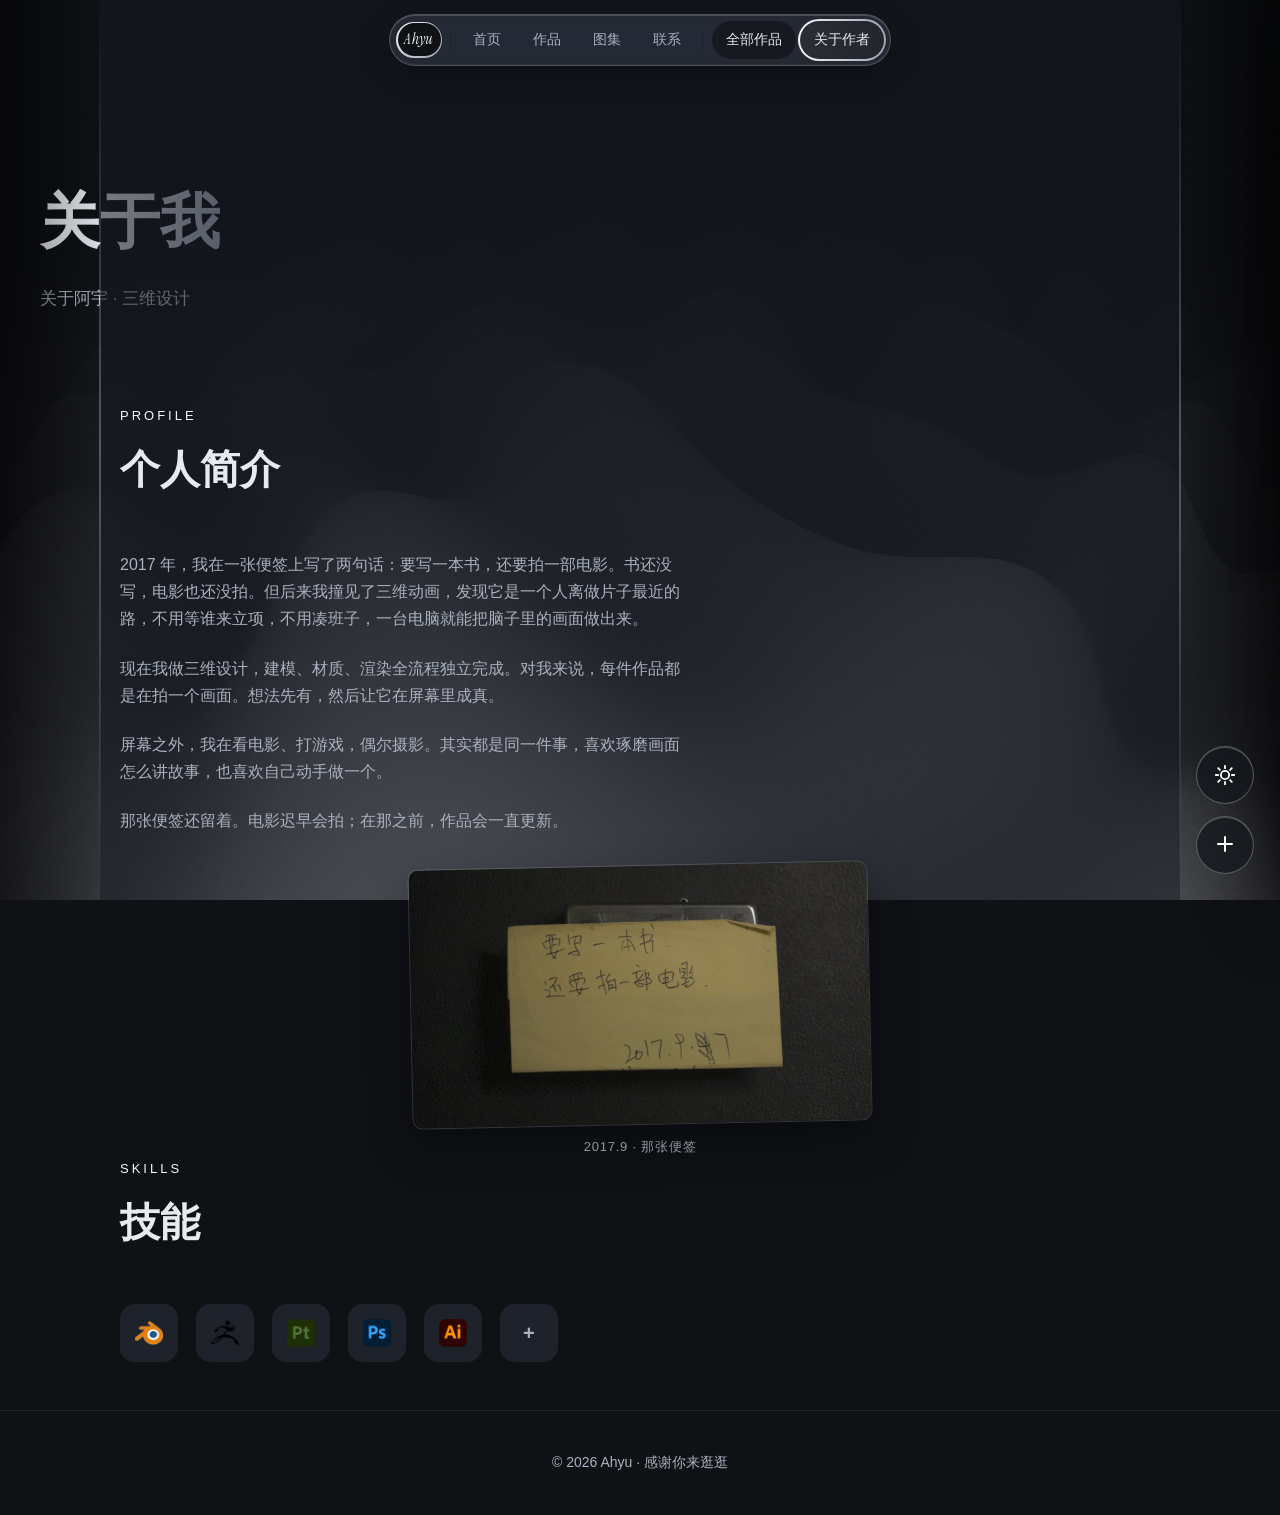
==== commit 1d15b3b9: "手机端隐藏快照媒体放大按钮（图片/视频/3D），伪全屏保留桌面端（v70）" ====
--- a/about.html
+++ b/about.html
@@ -3,7 +3,7 @@
 <head>
     <meta charset="UTF-8">
     <meta name="viewport" content="width=device-width, initial-scale=1.0">
-    <link rel="stylesheet" href="css/style.css?v=69">
+    <link rel="stylesheet" href="css/style.css?v=70">
     <link rel="preconnect" href="https://fonts.googleapis.com">
     <link rel="preconnect" href="https://fonts.gstatic.com" crossorigin>
     <link href="https://fonts.googleapis.com/css2?family=Instrument+Serif:ital@0;1&display=swap" rel="stylesheet">
--- a/css/style.css
+++ b/css/style.css
@@ -2730,6 +2730,12 @@
         display: none;
     }
 
+    /* 手机端隐藏媒体放大按钮（伪全屏仅桌面端提供） */
+    .snapshot-fs,
+    .work-media .vp-fullscreen {
+        display: none;
+    }
+
     /* 作品网格边距收窄 */
     #works-grid-wrap {
         padding: 0 16px 90px;
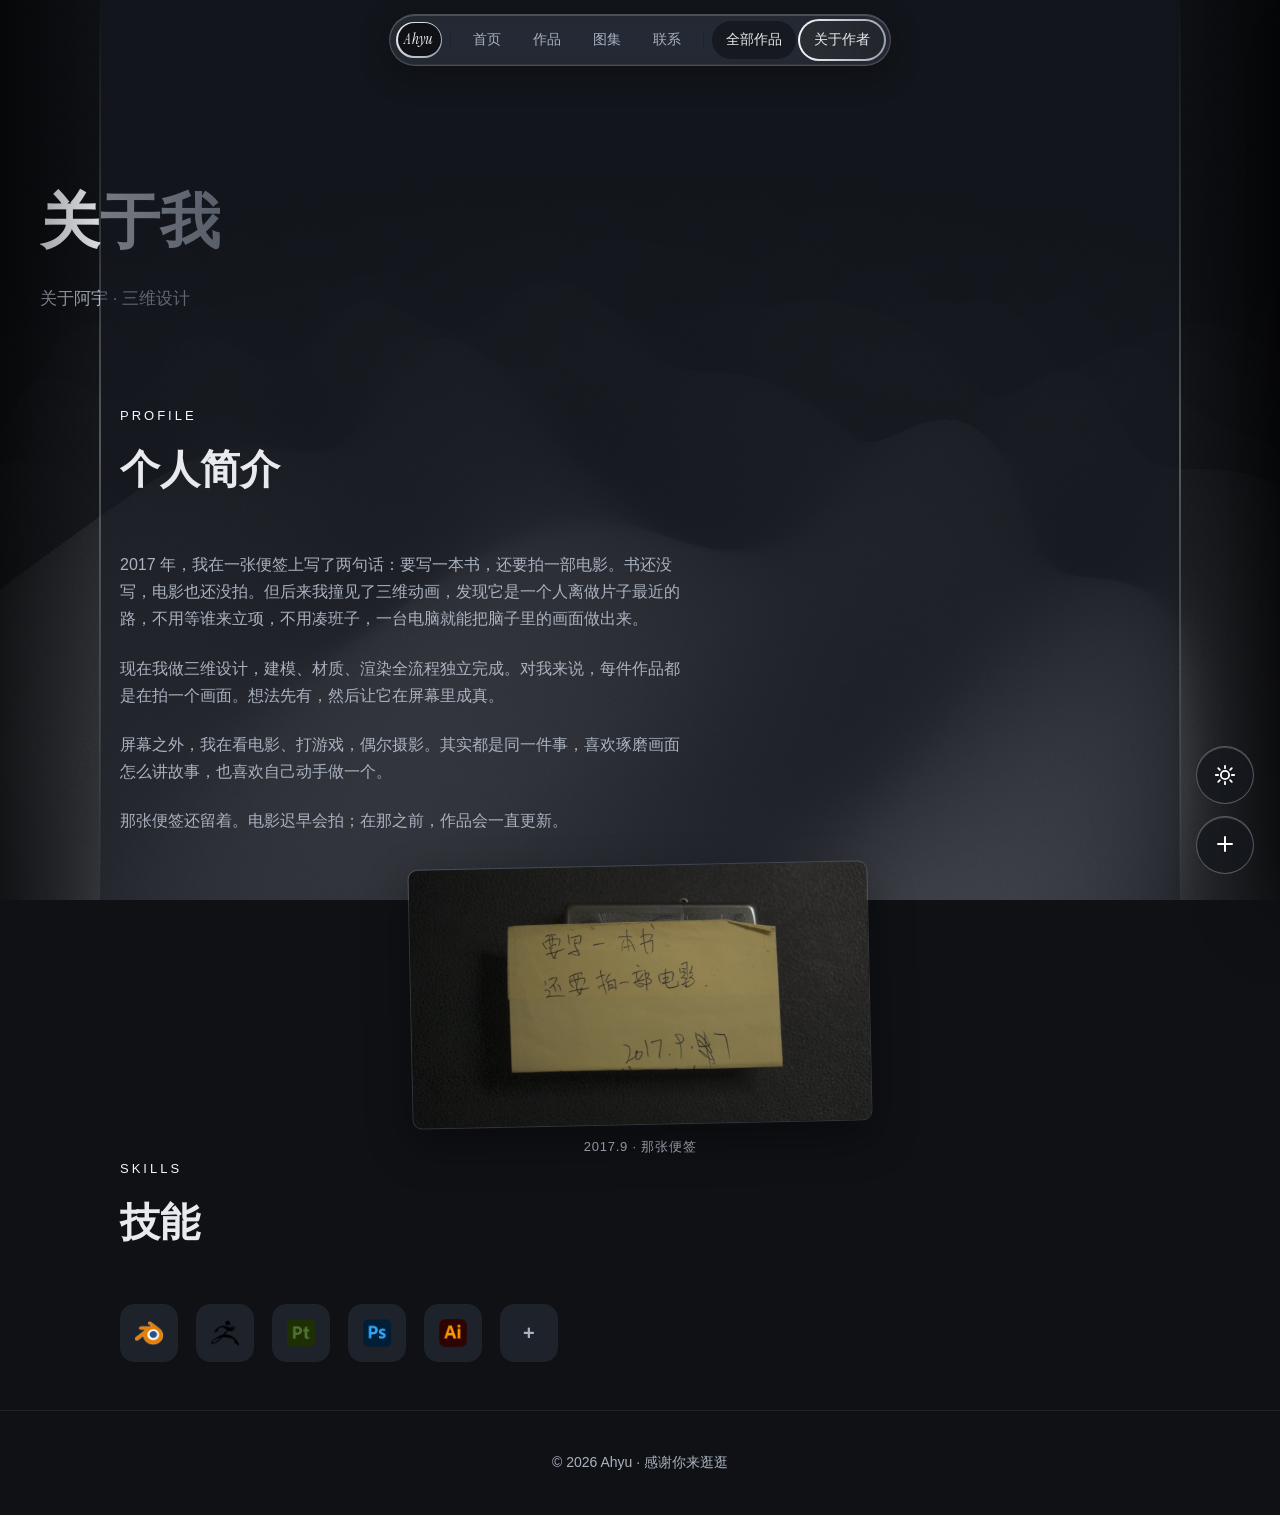
==== commit 26bb4b6f: "桌面端也回退快照全屏功能：移除三处放大按钮与伪全屏机制（main14/snapshot5/v70）" ====
--- a/about.html
+++ b/about.html
@@ -96,7 +96,7 @@
         </div>
     </div>
 
-    <script src="js/main.js?v=13"></script>
+    <script src="js/main.js?v=14"></script>
     <script type="importmap">
         {
             "imports": {
--- a/css/style.css
+++ b/css/style.css
@@ -748,8 +748,7 @@
 }
 
 .vp-zoom,
-.vp-zoom-out,
-.vp-fullscreen {
+.vp-zoom-out {
     background: none;
     border: none;
     color: #ffffff;
@@ -764,22 +763,6 @@
     height: 100%;
     object-fit: cover;
     display: block;
-}
-
-.work-media:fullscreen {
-    width: 100vw;
-    height: 100vh;
-    aspect-ratio: auto;
-    display: flex;
-    align-items: center;
-    justify-content: center;
-    background: #000000;
-}
-
-.work-media:fullscreen video {
-    object-fit: contain;
-    width: 100%;
-    height: 100%;
 }
 
 .work-media img {
@@ -1813,44 +1796,6 @@
     width: 100%;
     max-height: 62vh;
     object-fit: contain;
-}
-
-.snapshot-fs {
-    position: absolute;
-    right: 14px;
-    bottom: 14px;
-    z-index: 7;
-    width: 42px;
-    height: 42px;
-    border-radius: 10px;
-    background: rgba(10, 12, 16, 0.5);
-    -webkit-backdrop-filter: blur(8px);
-    backdrop-filter: blur(8px);
-    border: 1px solid rgba(255, 255, 255, 0.3);
-    color: #fff;
-    display: flex;
-    align-items: center;
-    justify-content: center;
-    cursor: pointer;
-    transition: background 0.25s;
-}
-
-.snapshot-fs:hover {
-    background: rgba(255, 255, 255, 0.18);
-}
-
-.snapshot-imgwrap:fullscreen {
-    width: 100vw;
-    height: 100vh;
-    display: flex;
-    align-items: center;
-    justify-content: center;
-    background: #000;
-}
-
-.snapshot-imgwrap:fullscreen img {
-    max-height: none;
-    height: 100%;
 }
 
 /* ===== 右下角浮动菜单（全站共用）===== */
@@ -2579,12 +2524,6 @@
     background: radial-gradient(60% 80% at 50% 30%, rgba(96, 108, 132, 0.22), transparent 72%);
 }
 
-.snapshot-model:fullscreen {
-    width: 100vw;
-    height: 100vh;
-    background: radial-gradient(60% 80% at 50% 30%, rgba(96, 108, 132, 0.28), #0b0d10 78%);
-}
-
 .snapshot-model-inner {
     position: absolute;
     inset: 0;
@@ -2665,45 +2604,6 @@
     -webkit-tap-highlight-color: transparent;
 }
 
-/* ===== 快照媒体伪全屏（三端统一：iOS Safari 无元素全屏 API） ===== */
-.snapshot-imgwrap.pseudo-fs,
-.snapshot-model.pseudo-fs,
-.work-media.pseudo-fs {
-    position: fixed;
-    inset: 0;
-    z-index: 1550;
-    border-radius: 0;
-    border: 0;
-    box-shadow: none;
-    background: #0b0d10;
-}
-
-.snapshot-imgwrap.pseudo-fs {
-    display: flex;
-    align-items: center;
-    justify-content: center;
-}
-
-.snapshot-imgwrap.pseudo-fs img {
-    max-height: 100vh;
-    width: auto;
-    max-width: 100vw;
-}
-
-.snapshot-model.pseudo-fs {
-    height: 100vh;
-}
-
-.work-media.pseudo-fs {
-    aspect-ratio: auto;
-}
-
-.work-media.pseudo-fs video {
-    width: 100%;
-    height: 100%;
-    object-fit: contain;
-}
-
 /* ===== 手机端（≤700px）性能与布局修正 ===== */
 @media (max-width: 700px) {
     /* 导航收拢：隐藏四个锚点链接，保留 logo + 全部作品 + 关于作者 */
@@ -2727,12 +2627,6 @@
 
     /* 手机隐藏 NEXT 按钮（3D 场景在手机端不加载） */
     .model-next-btn {
-        display: none;
-    }
-
-    /* 手机端隐藏媒体放大按钮（伪全屏仅桌面端提供） */
-    .snapshot-fs,
-    .work-media .vp-fullscreen {
         display: none;
     }
 
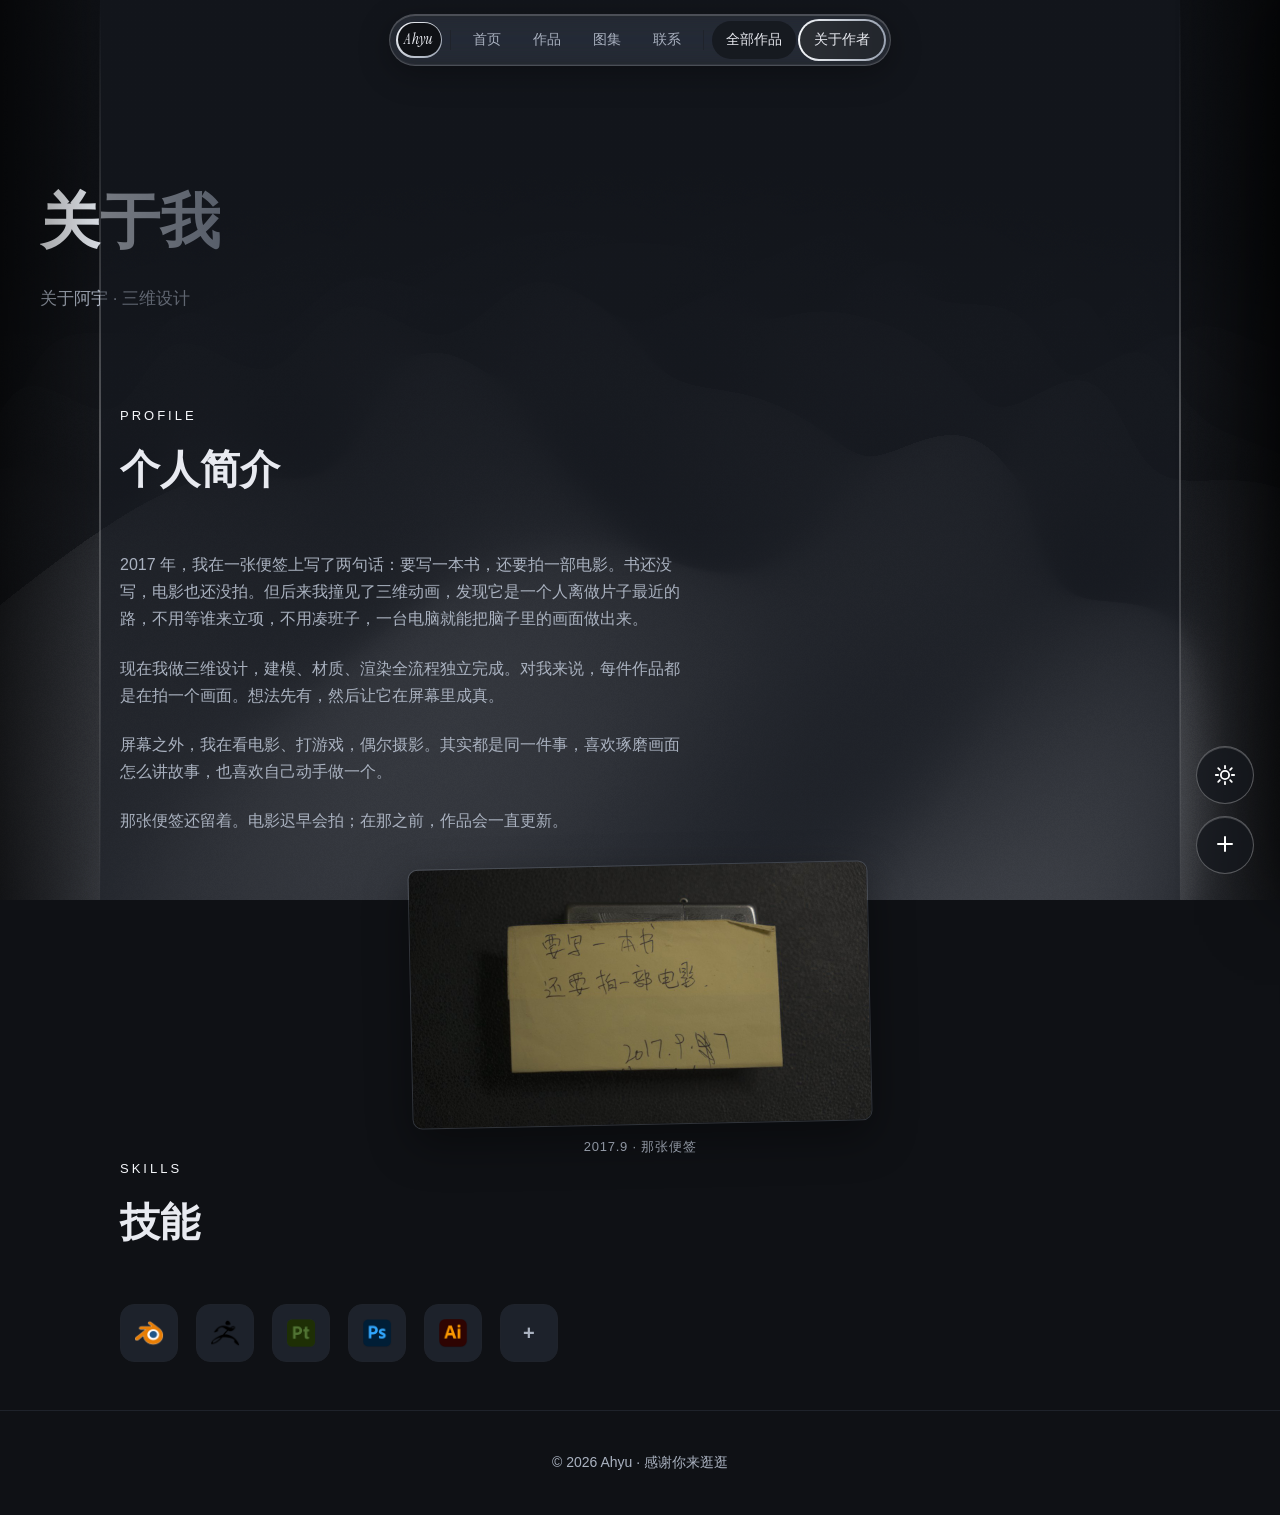
==== commit 75207ba7: "桌面端恢复原生全屏放大按钮（刚上线那版），手机端维持隐藏（main15/snapshot6/v71）" ====
--- a/about.html
+++ b/about.html
@@ -3,7 +3,7 @@
 <head>
     <meta charset="UTF-8">
     <meta name="viewport" content="width=device-width, initial-scale=1.0">
-    <link rel="stylesheet" href="css/style.css?v=70">
+    <link rel="stylesheet" href="css/style.css?v=71">
     <link rel="preconnect" href="https://fonts.googleapis.com">
     <link rel="preconnect" href="https://fonts.gstatic.com" crossorigin>
     <link href="https://fonts.googleapis.com/css2?family=Instrument+Serif:ital@0;1&display=swap" rel="stylesheet">
@@ -96,7 +96,7 @@
         </div>
     </div>
 
-    <script src="js/main.js?v=14"></script>
+    <script src="js/main.js?v=15"></script>
     <script type="importmap">
         {
             "imports": {
--- a/css/style.css
+++ b/css/style.css
@@ -748,7 +748,8 @@
 }
 
 .vp-zoom,
-.vp-zoom-out {
+.vp-zoom-out,
+.vp-fullscreen {
     background: none;
     border: none;
     color: #ffffff;
@@ -763,6 +764,22 @@
     height: 100%;
     object-fit: cover;
     display: block;
+}
+
+.work-media:fullscreen {
+    width: 100vw;
+    height: 100vh;
+    aspect-ratio: auto;
+    display: flex;
+    align-items: center;
+    justify-content: center;
+    background: #000000;
+}
+
+.work-media:fullscreen video {
+    object-fit: contain;
+    width: 100%;
+    height: 100%;
 }
 
 .work-media img {
@@ -1796,6 +1813,44 @@
     width: 100%;
     max-height: 62vh;
     object-fit: contain;
+}
+
+.snapshot-fs {
+    position: absolute;
+    right: 14px;
+    bottom: 14px;
+    z-index: 7;
+    width: 42px;
+    height: 42px;
+    border-radius: 10px;
+    background: rgba(10, 12, 16, 0.5);
+    -webkit-backdrop-filter: blur(8px);
+    backdrop-filter: blur(8px);
+    border: 1px solid rgba(255, 255, 255, 0.3);
+    color: #fff;
+    display: flex;
+    align-items: center;
+    justify-content: center;
+    cursor: pointer;
+    transition: background 0.25s;
+}
+
+.snapshot-fs:hover {
+    background: rgba(255, 255, 255, 0.18);
+}
+
+.snapshot-imgwrap:fullscreen {
+    width: 100vw;
+    height: 100vh;
+    display: flex;
+    align-items: center;
+    justify-content: center;
+    background: #000;
+}
+
+.snapshot-imgwrap:fullscreen img {
+    max-height: none;
+    height: 100%;
 }
 
 /* ===== 右下角浮动菜单（全站共用）===== */
@@ -2524,6 +2579,12 @@
     background: radial-gradient(60% 80% at 50% 30%, rgba(96, 108, 132, 0.22), transparent 72%);
 }
 
+.snapshot-model:fullscreen {
+    width: 100vw;
+    height: 100vh;
+    background: radial-gradient(60% 80% at 50% 30%, rgba(96, 108, 132, 0.28), #0b0d10 78%);
+}
+
 .snapshot-model-inner {
     position: absolute;
     inset: 0;
@@ -2627,6 +2688,12 @@
 
     /* 手机隐藏 NEXT 按钮（3D 场景在手机端不加载） */
     .model-next-btn {
+        display: none;
+    }
+
+    /* 手机端隐藏媒体放大按钮（原生全屏 API 在 iPhone 不可用） */
+    .snapshot-fs,
+    .work-media .vp-fullscreen {
         display: none;
     }
 
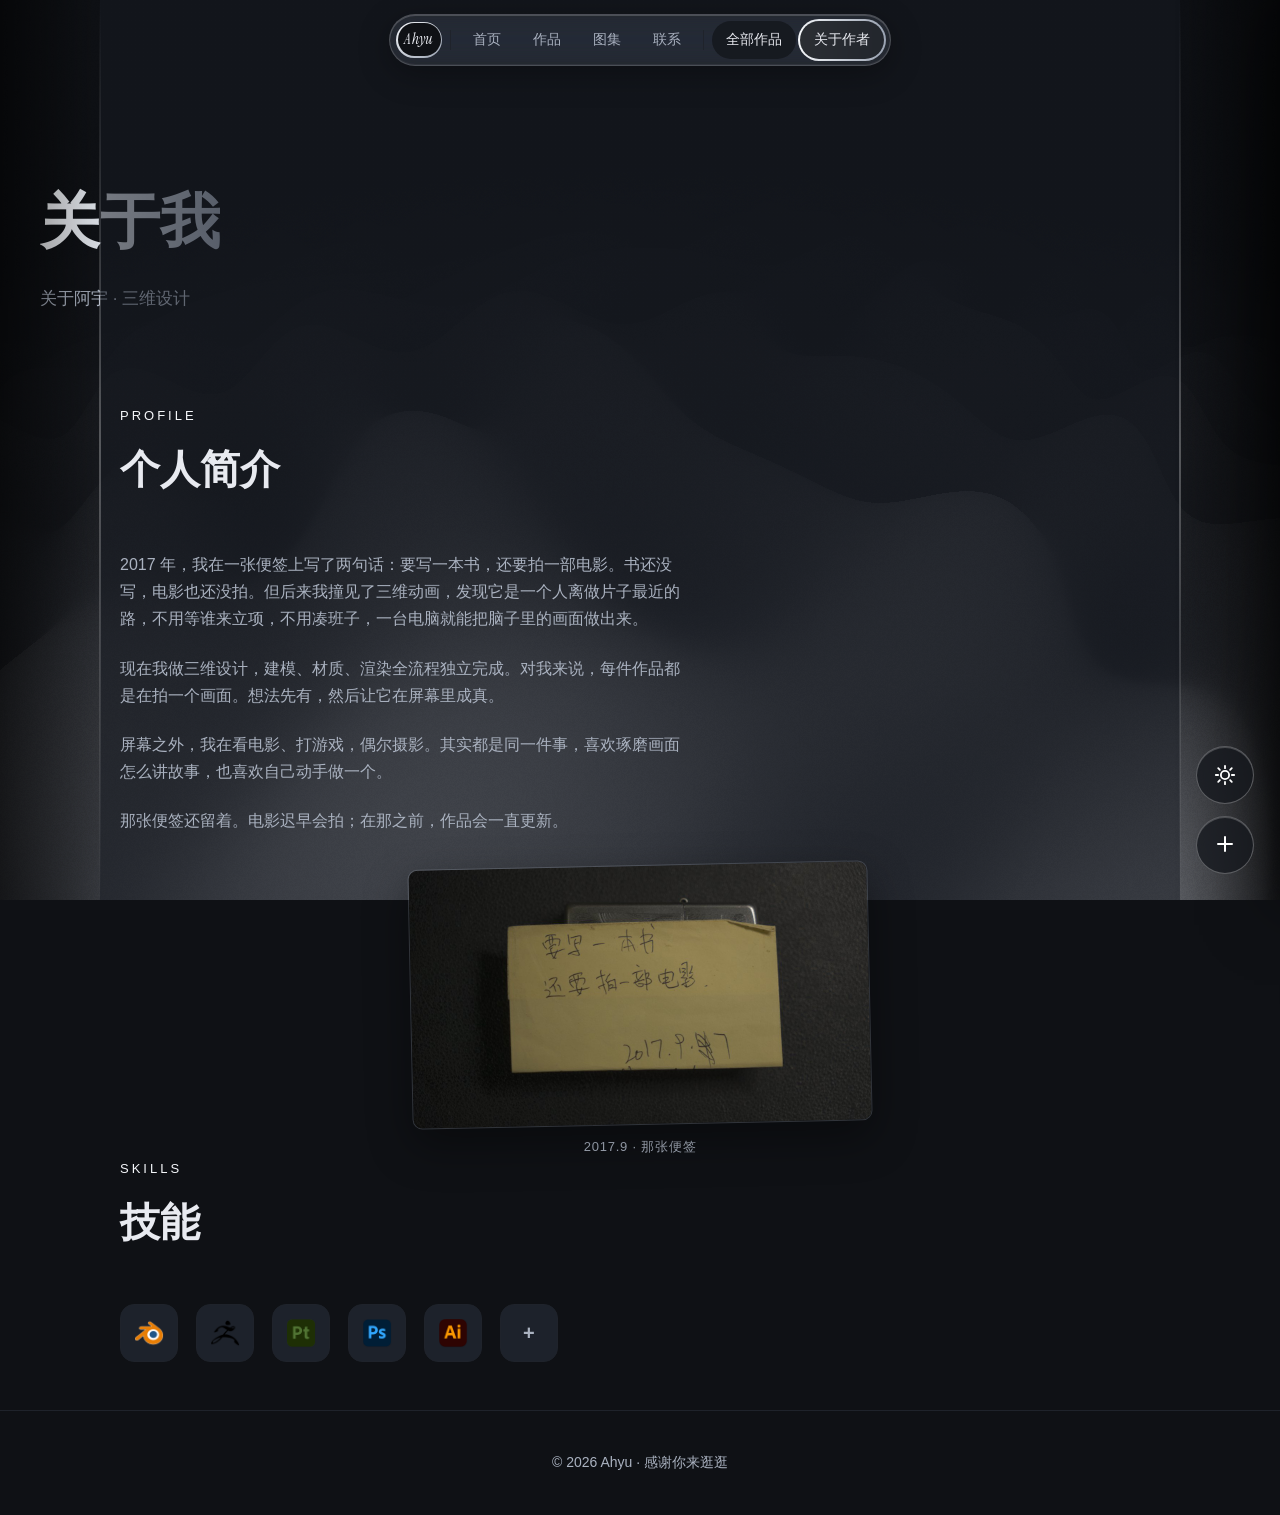
==== commit 83199e67: "手机端删除hero让位内边距，文字恢复水平居中（v72）" ====
--- a/about.html
+++ b/about.html
@@ -3,7 +3,7 @@
 <head>
     <meta charset="UTF-8">
     <meta name="viewport" content="width=device-width, initial-scale=1.0">
-    <link rel="stylesheet" href="css/style.css?v=71">
+    <link rel="stylesheet" href="css/style.css?v=72">
     <link rel="preconnect" href="https://fonts.googleapis.com">
     <link rel="preconnect" href="https://fonts.gstatic.com" crossorigin>
     <link href="https://fonts.googleapis.com/css2?family=Instrument+Serif:ital@0;1&display=swap" rel="stylesheet">
--- a/css/style.css
+++ b/css/style.css
@@ -2680,12 +2680,6 @@
         font-size: 12px;
     }
 
-    /* hero 文字给右下角 FAB 让位 */
-    .page-hero,
-    #hero .hero-inner {
-        padding-right: 76px;
-    }
-
     /* 手机隐藏 NEXT 按钮（3D 场景在手机端不加载） */
     .model-next-btn {
         display: none;
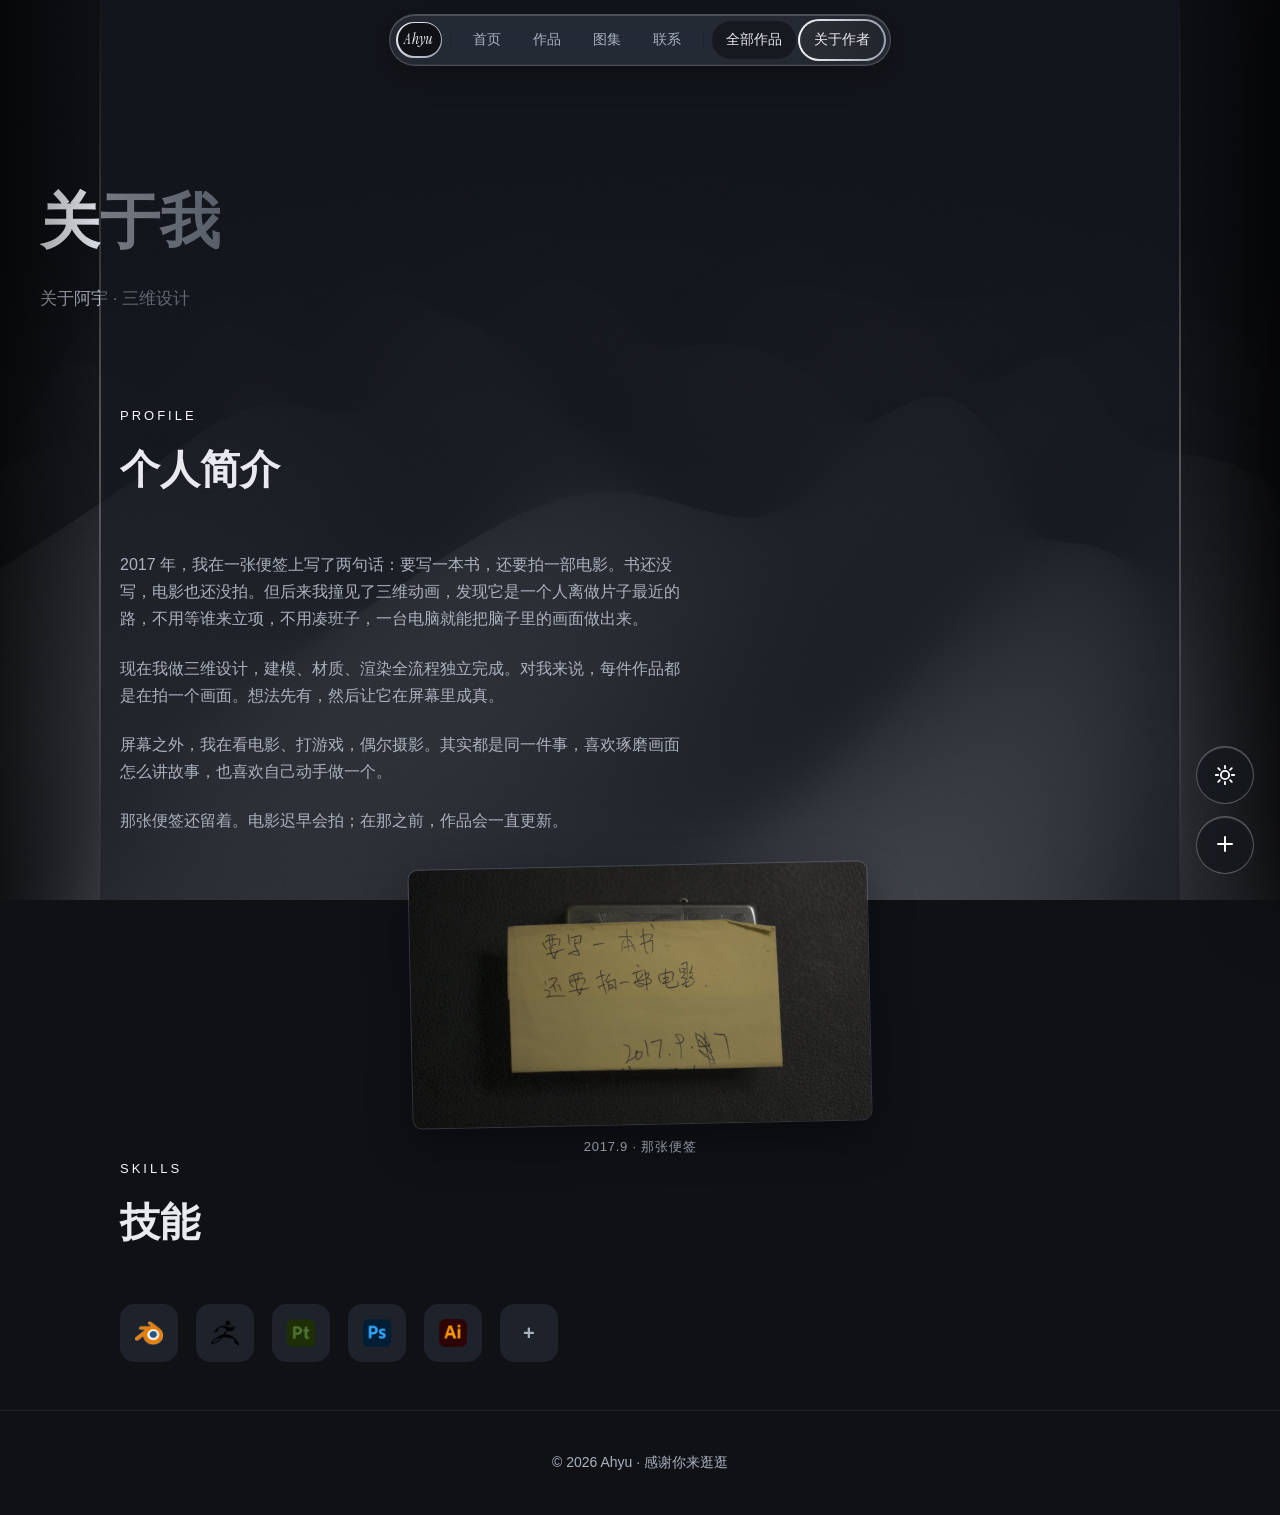
==== commit 9b6ce8e2: "手机端lightbox图片固定展示：禁用拖动与缩放，点击关闭保留（main16）" ====
--- a/about.html
+++ b/about.html
@@ -96,7 +96,7 @@
         </div>
     </div>
 
-    <script src="js/main.js?v=15"></script>
+    <script src="js/main.js?v=16"></script>
     <script type="importmap">
         {
             "imports": {
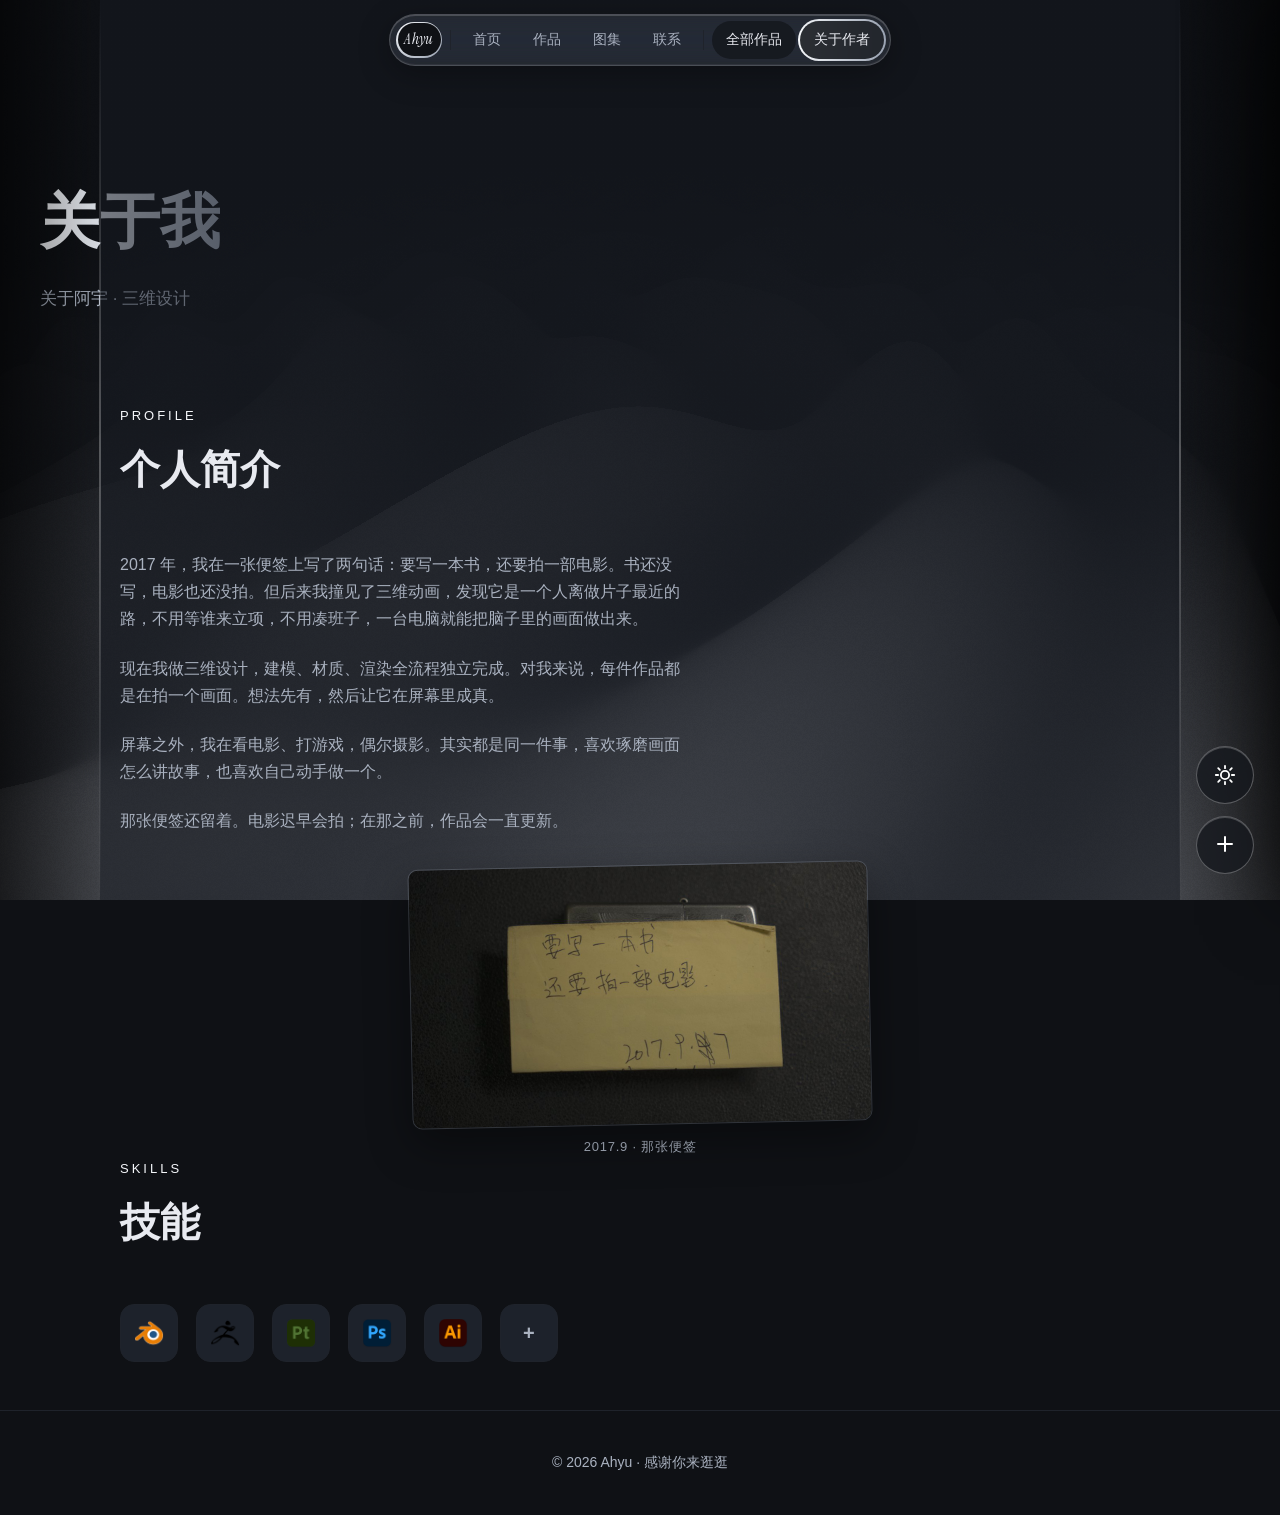
==== commit 7a103961: "留言板/点赞接入 Supabase 云端存储，修正项目域名（fab9）" ====
--- a/about.html
+++ b/about.html
@@ -105,6 +105,6 @@
         }
     </script>
     <script type="module" src="js/gradientwaves.js?v=3"></script>
-    <script src="js/fabmenu.js?v=7"></script>
+    <script src="js/fabmenu.js?v=9"></script>
 </body>
 </html>
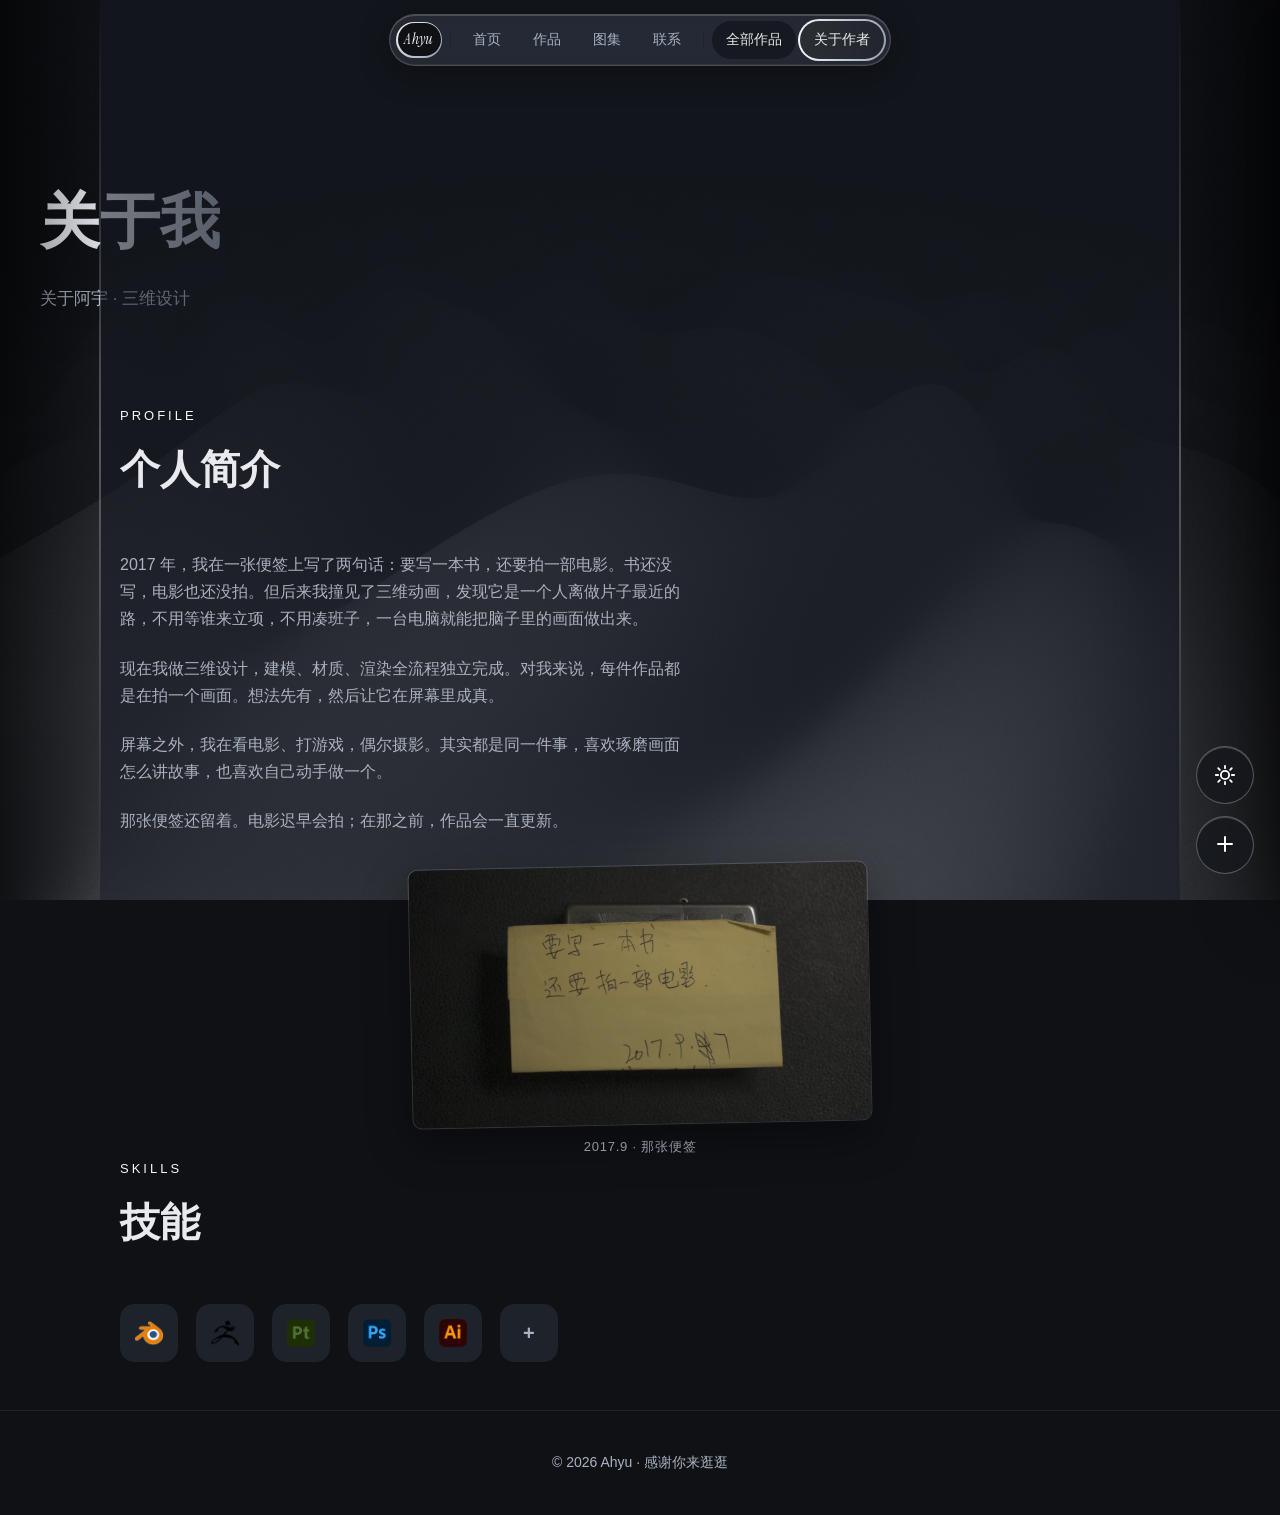
==== commit 1d1016d5: "留言发送改乐观上屏：点击即显示，上传后台重试，失败暂存本机自动补发（fab10）" ====
--- a/about.html
+++ b/about.html
@@ -105,6 +105,6 @@
         }
     </script>
     <script type="module" src="js/gradientwaves.js?v=3"></script>
-    <script src="js/fabmenu.js?v=9"></script>
+    <script src="js/fabmenu.js?v=10"></script>
 </body>
 </html>
